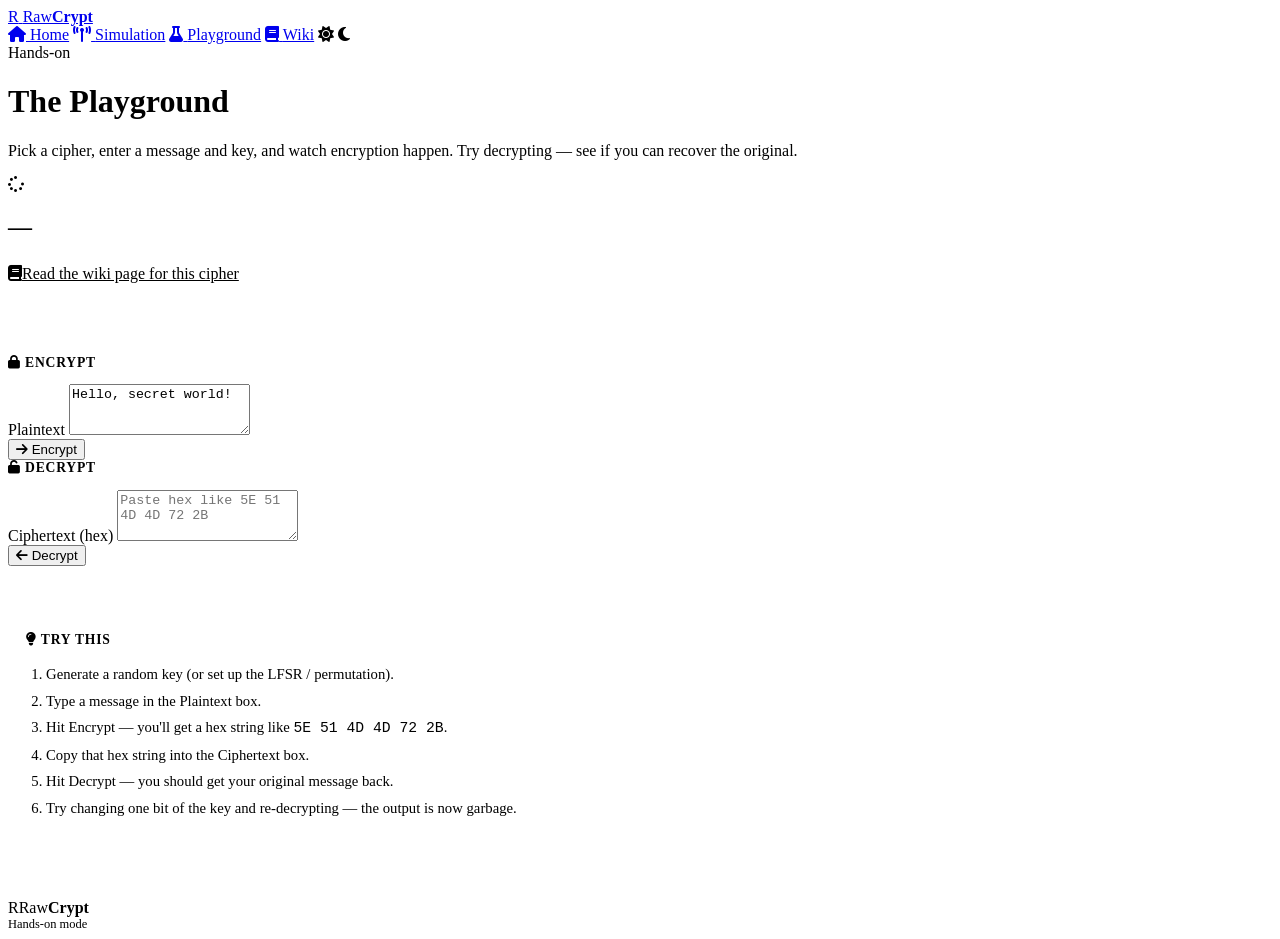
==== frontend/playground.html @ fc649152 "Pivot to friendly-lab aesthetic + fix 16 bugs from review AESTHETIC PIVOT - Replaced 'dossier / fiel" ====
<!DOCTYPE html>
<html lang="en">
<head>
    <meta charset="UTF-8">
    <meta name="viewport" content="width=device-width, initial-scale=1.0">
    <title>Playground — RawCrypt</title>
    <link rel="stylesheet" href="/css/styles.css">
    <link rel="stylesheet" href="https://cdnjs.cloudflare.com/ajax/libs/font-awesome/6.5.1/css/all.min.css">
    <link href="https://fonts.googleapis.com/css2?family=Inter:wght@400;500;600;700&family=IBM+Plex+Mono:wght@400;500;700&family=Space+Grotesk:wght@500;600;700&display=swap" rel="stylesheet">
</head>
<body>

<nav class="navbar">
    <div class="navbar-inner">
        <a href="/" class="brand-mark">
            <span class="glyph">R</span>
            <span class="word">Raw<b>Crypt</b></span>
        </a>
        <div class="nav-links">
            <a href="/"><i class="fa-solid fa-house"></i> <span>Home</span></a>
            <a href="/simulation"><i class="fa-solid fa-tower-broadcast"></i> <span>Simulation</span></a>
            <a href="/playground"><i class="fa-solid fa-flask"></i> <span>Playground</span></a>
            <a href="/wiki"><i class="fa-solid fa-book"></i> <span>Wiki</span></a>
            <span class="theme-slider" role="button" aria-label="Toggle theme">
                <i class="fa-solid fa-sun ico sun"></i>
                <i class="fa-solid fa-moon ico moon"></i>
            </span>
        </div>
    </div>
</nav>

<div class="page-header">
    <div class="container">
        <div class="eyebrow">Hands-on</div>
        <h1>The Playground</h1>
        <p>Pick a cipher, enter a message and key, and watch encryption happen. Try decrypting — see if you can recover the original.</p>
    </div>
</div>

<div class="container">
    <div class="playground-layout">

        <div class="cipher-list" id="cipher-list">
            <div class="empty-state"><i class="fa-solid fa-spinner spinner"></i></div>
        </div>

        <div class="playground-panel">
            <div class="flex items-center justify-between mb-2" style="flex-wrap:wrap;gap:12px">
                <h2 id="cipher-name" class="mt-0">—</h2>
                <div id="cipher-badges"></div>
            </div>
            <p class="description" id="cipher-description"></p>
            <a id="cipher-wiki-link" href="#" class="btn btn-ghost btn-sm" style="padding:4px 0;color:var(--accent);margin-bottom:20px;display:inline-flex">
                <i class="fa-solid fa-book"></i> Read the wiki page for this cipher
            </a>

            <div class="field" id="key-container"></div>

            <hr style="border:none;border-top:1px solid var(--border);margin:24px 0">

            <div class="grid-2">
                <div>
                    <h3 style="font-family:var(--font-mono);font-size:0.85rem;text-transform:uppercase;letter-spacing:0.06em;color:var(--text-muted);margin-top:0">
                        <i class="fa-solid fa-lock" style="color:var(--accent)"></i> Encrypt
                    </h3>
                    <div class="field">
                        <label>Plaintext</label>
                        <textarea id="plaintext-input" rows="3" placeholder="Type a message to encrypt...">Hello, secret world!</textarea>
                    </div>
                    <button class="btn btn-primary" onclick="encrypt()"><i class="fa-solid fa-arrow-right"></i> Encrypt</button>
                    <div id="encrypt-output"></div>
                </div>
                <div>
                    <h3 style="font-family:var(--font-mono);font-size:0.85rem;text-transform:uppercase;letter-spacing:0.06em;color:var(--text-muted);margin-top:0">
                        <i class="fa-solid fa-unlock" style="color:var(--success)"></i> Decrypt
                    </h3>
                    <div class="field">
                        <label>Ciphertext (hex)</label>
                        <textarea id="ciphertext-input" rows="3" placeholder="Paste hex like 5E 51 4D 4D 72 2B"></textarea>
                    </div>
                    <button class="btn btn-success" onclick="decrypt()"><i class="fa-solid fa-arrow-left"></i> Decrypt</button>
                    <div id="decrypt-output"></div>
                </div>
            </div>

            <hr style="border:none;border-top:1px solid var(--border);margin:24px 0">

            <div class="panel" style="padding:18px;background:var(--bg-panel-2)">
                <h3 style="margin-top:0;font-size:0.85rem;text-transform:uppercase;letter-spacing:0.06em;color:var(--accent)">
                    <i class="fa-solid fa-lightbulb"></i> Try this
                </h3>
                <ol style="margin:0;padding-left:20px;line-height:1.8;font-size:0.92rem">
                    <li>Generate a random key (or set up the LFSR / permutation).</li>
                    <li>Type a message in the Plaintext box.</li>
                    <li>Hit Encrypt — you'll get a hex string like <code>5E 51 4D 4D 72 2B</code>.</li>
                    <li>Copy that hex string into the Ciphertext box.</li>
                    <li>Hit Decrypt — you should get your original message back.</li>
                    <li>Try changing one bit of the key and re-decrypting — the output is now garbage.</li>
                </ol>
            </div>
        </div>

    </div>
</div>

<footer style="margin-top:60px">
    <div class="container">
        <div class="brand-mark"><span class="glyph">R</span><span class="word">Raw<b>Crypt</b></span></div>
        <div style="font-family:var(--font-mono);font-size:0.78rem;color:var(--text-dim)">Hands-on mode</div>
    </div>
</footer>

<script src="/js/common.js"></script>
<script src="/js/playground.js"></script>
</body>
</html>
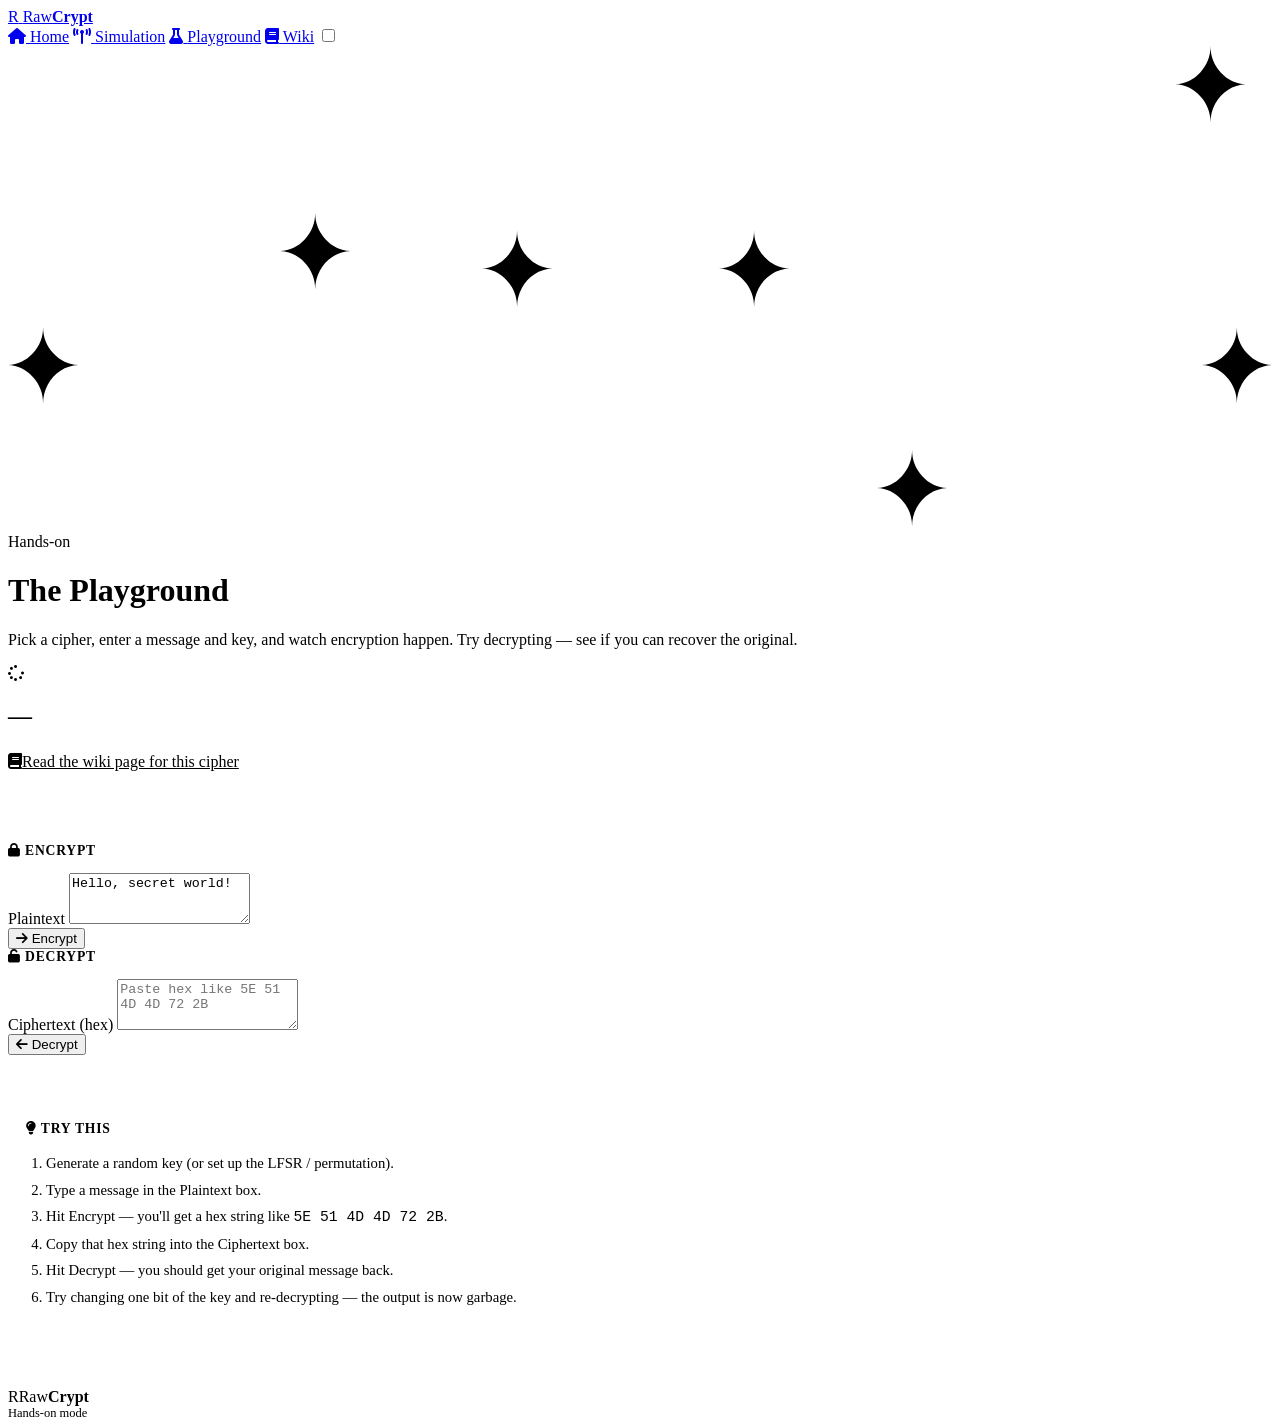
==== commit 196807e3: "Use exact UIVerse toggle + fix 7 UX issues THEME TOGGLE - Replaced the custom theme toggle with the " ====
--- a/frontend/playground.html
+++ b/frontend/playground.html
@@ -21,10 +21,26 @@
             <a href="/simulation"><i class="fa-solid fa-tower-broadcast"></i> <span>Simulation</span></a>
             <a href="/playground"><i class="fa-solid fa-flask"></i> <span>Playground</span></a>
             <a href="/wiki"><i class="fa-solid fa-book"></i> <span>Wiki</span></a>
-            <span class="theme-slider" role="button" aria-label="Toggle theme">
-                <i class="fa-solid fa-sun ico sun"></i>
-                <i class="fa-solid fa-moon ico moon"></i>
-            </span>
+            <label class="theme-switch">
+  <input type="checkbox" class="theme-switch__checkbox">
+  <div class="theme-switch__container">
+    <div class="theme-switch__clouds"></div>
+    <div class="theme-switch__stars-container">
+      <svg xmlns="http://www.w3.org/2000/svg" viewBox="0 0 144 55" fill="none">
+        <path fill-rule="evenodd" clip-rule="evenodd" d="M135.831 3.00688C135.055 3.85027 134.111 4.29946 133 4.35447C134.111 4.40947 135.055 4.85867 135.831 5.71123C136.607 6.55462 136.996 7.56303 136.996 8.72727C136.996 7.95722 137.172 7.25134 137.525 6.59129C137.886 5.93124 138.372 5.39954 138.98 5.00535C139.598 4.60199 140.268 4.39114 141 4.35447C139.88 4.2903 138.936 3.85027 138.16 3.00688C137.384 2.16348 136.996 1.16425 136.996 0C136.996 1.16425 136.607 2.16348 135.831 3.00688ZM31 23.3545C32.1114 23.2995 33.0551 22.8503 33.8313 22.0069C34.6075 21.1635 34.9956 20.1642 34.9956 19C34.9956 20.1642 35.3837 21.1635 36.1599 22.0069C36.9361 22.8503 37.8798 23.2903 39 23.3545C38.2679 23.3911 37.5976 23.602 36.9802 24.0053C36.3716 24.3995 35.8864 24.9312 35.5248 25.5913C35.172 26.2513 34.9956 26.9572 34.9956 27.7273C34.9956 26.563 34.6075 25.5546 33.8313 24.7112C33.0551 23.8587 32.1114 23.4095 31 23.3545ZM0 36.3545C1.11136 36.2995 2.05513 35.8503 2.83131 35.0069C3.6075 34.1635 3.99559 33.1642 3.99559 32C3.99559 33.1642 4.38368 34.1635 5.15987 35.0069C5.93605 35.8503 6.87982 36.2903 8 36.3545C7.26792 36.3911 6.59757 36.602 5.98015 37.0053C5.37155 37.3995 4.88644 37.9312 4.52481 38.5913C4.172 39.2513 3.99559 39.9572 3.99559 40.7273C3.99559 39.563 3.6075 38.5546 2.83131 37.7112C2.05513 36.8587 1.11136 36.4095 0 36.3545ZM56.8313 24.0069C56.0551 24.8503 55.1114 25.2995 54 25.3545C55.1114 25.4095 56.0551 25.8587 56.8313 26.7112C57.6075 27.5546 57.9956 28.563 57.9956 29.7273C57.9956 28.9572 58.172 28.2513 58.5248 27.5913C58.8864 26.9312 59.3716 26.3995 59.9802 26.0053C60.5976 25.602 61.2679 25.3911 62 25.3545C60.8798 25.2903 59.9361 24.8503 59.1599 24.0069C58.3837 23.1635 57.9956 22.1642 57.9956 21C57.9956 22.1642 57.6075 23.1635 56.8313 24.0069ZM81 25.3545C82.1114 25.2995 83.0551 24.8503 83.8313 24.0069C84.6075 23.1635 84.9956 22.1642 84.9956 21C84.9956 22.1642 85.3837 23.1635 86.1599 24.0069C86.9361 24.8503 87.8798 25.2903 89 25.3545C88.2679 25.3911 87.5976 25.602 86.9802 26.0053C86.3716 26.3995 85.8864 26.9312 85.5248 27.5913C85.172 28.2513 84.9956 28.9572 84.9956 29.7273C84.9956 28.563 84.6075 27.5546 83.8313 26.7112C83.0551 25.8587 82.1114 25.4095 81 25.3545ZM136 36.3545C137.111 36.2995 138.055 35.8503 138.831 35.0069C139.607 34.1635 139.996 33.1642 139.996 32C139.996 33.1642 140.384 34.1635 141.16 35.0069C141.936 35.8503 142.88 36.2903 144 36.3545C143.268 36.3911 142.598 36.602 141.98 37.0053C141.372 37.3995 140.886 37.9312 140.525 38.5913C140.172 39.2513 139.996 39.9572 139.996 40.7273C139.996 39.563 139.607 38.5546 138.831 37.7112C138.055 36.8587 137.111 36.4095 136 36.3545ZM101.831 49.0069C101.055 49.8503 100.111 50.2995 99 50.3545C100.111 50.4095 101.055 50.8587 101.831 51.7112C102.607 52.5546 102.996 53.563 102.996 54.7273C102.996 53.9572 103.172 53.2513 103.525 52.5913C103.886 51.9312 104.372 51.3995 104.98 51.0053C105.598 50.602 106.268 50.3911 107 50.3545C105.88 50.2903 104.936 49.8503 104.16 49.0069C103.384 48.1635 102.996 47.1642 102.996 46C102.996 47.1642 102.607 48.1635 101.831 49.0069Z" fill="currentColor"></path>
+      </svg>
+    </div>
+    <div class="theme-switch__circle-container">
+      <div class="theme-switch__sun-moon-container">
+        <div class="theme-switch__moon">
+          <div class="theme-switch__spot"></div>
+          <div class="theme-switch__spot"></div>
+          <div class="theme-switch__spot"></div>
+        </div>
+      </div>
+    </div>
+  </div>
+</label>
         </div>
     </div>
 </nav>
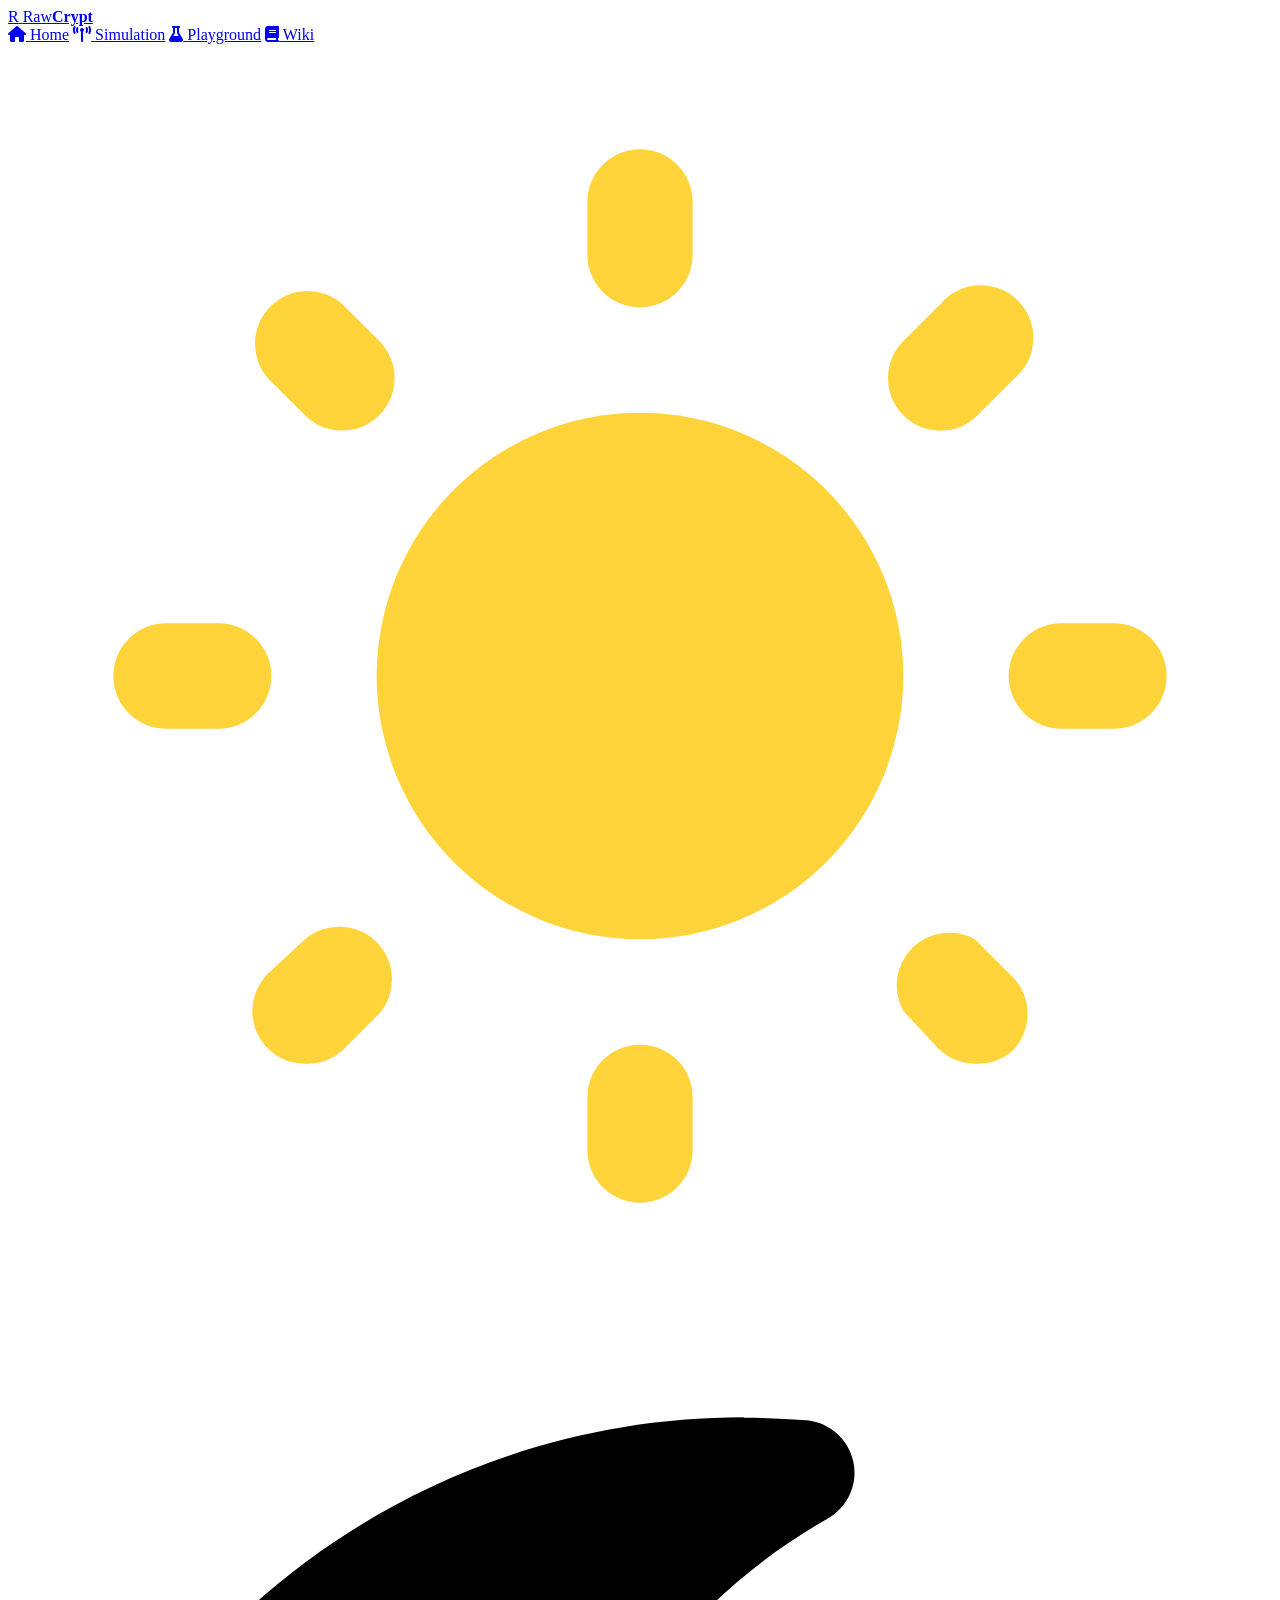
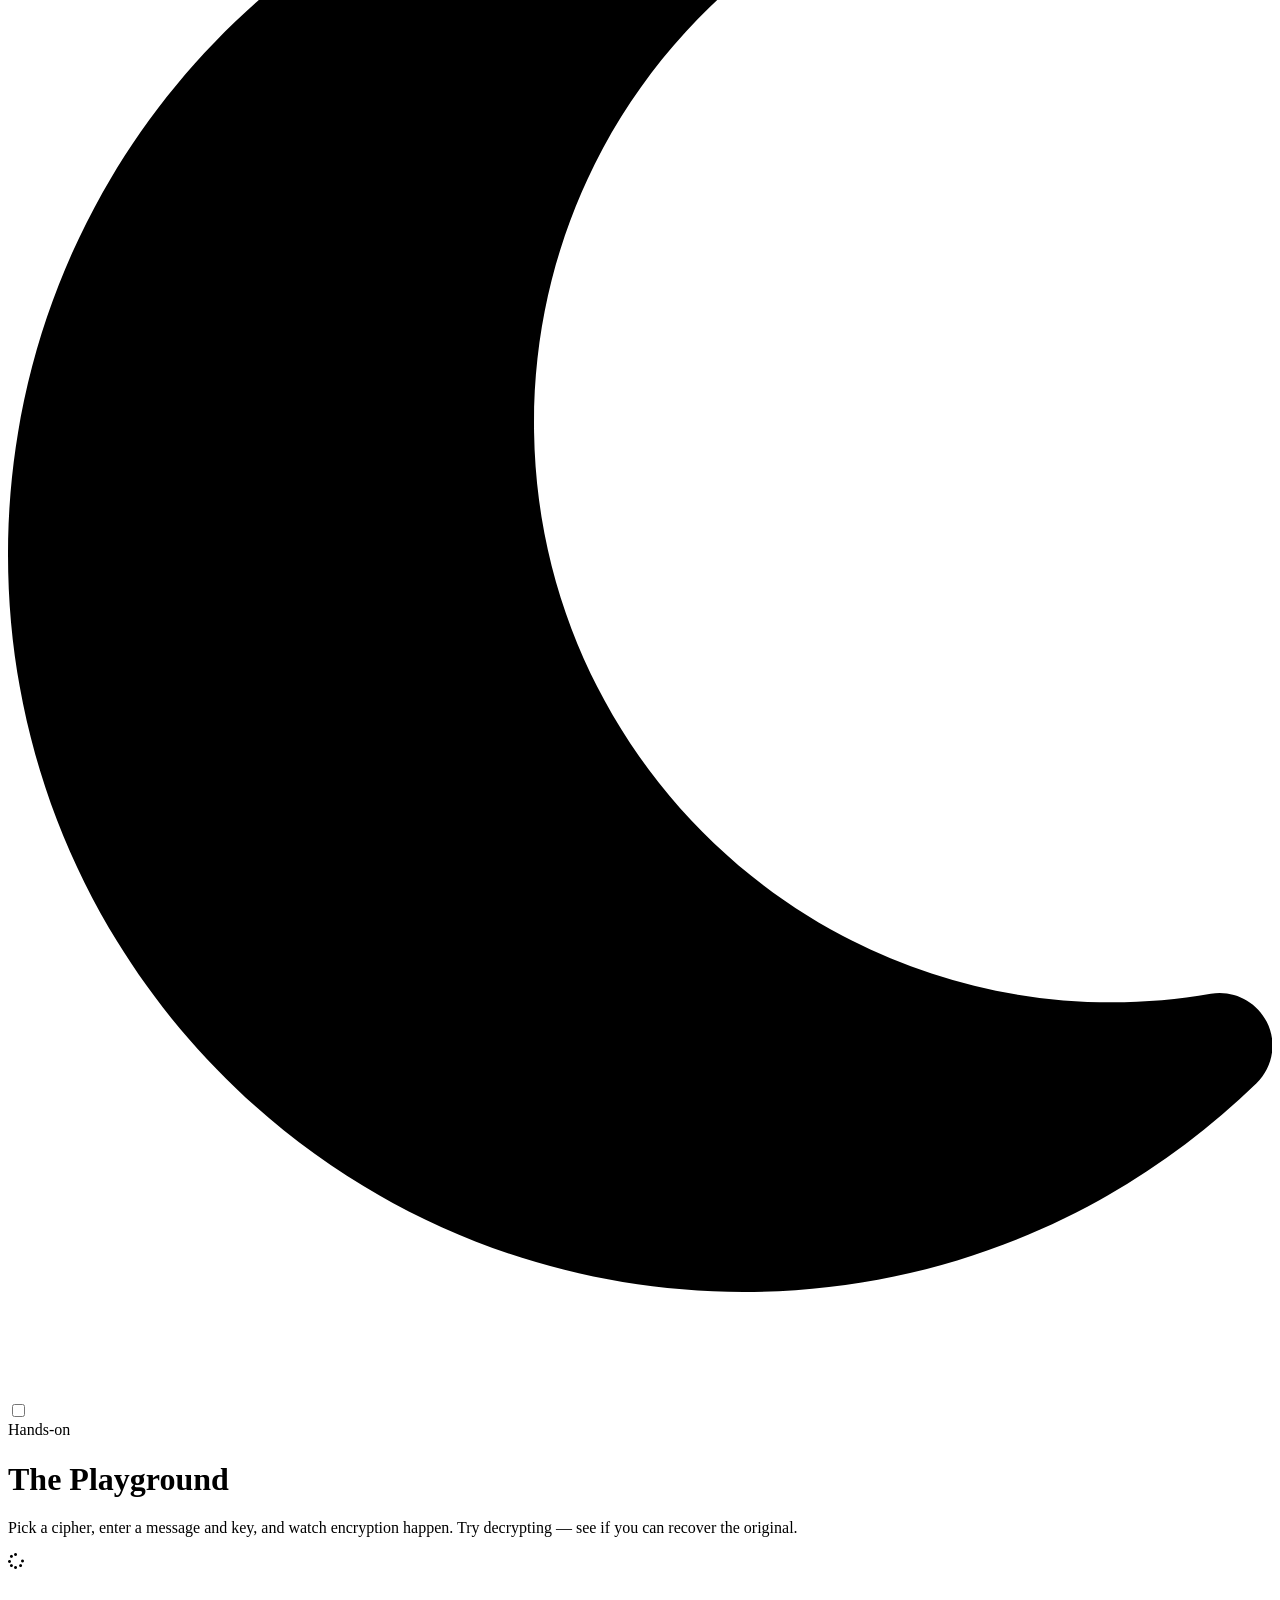
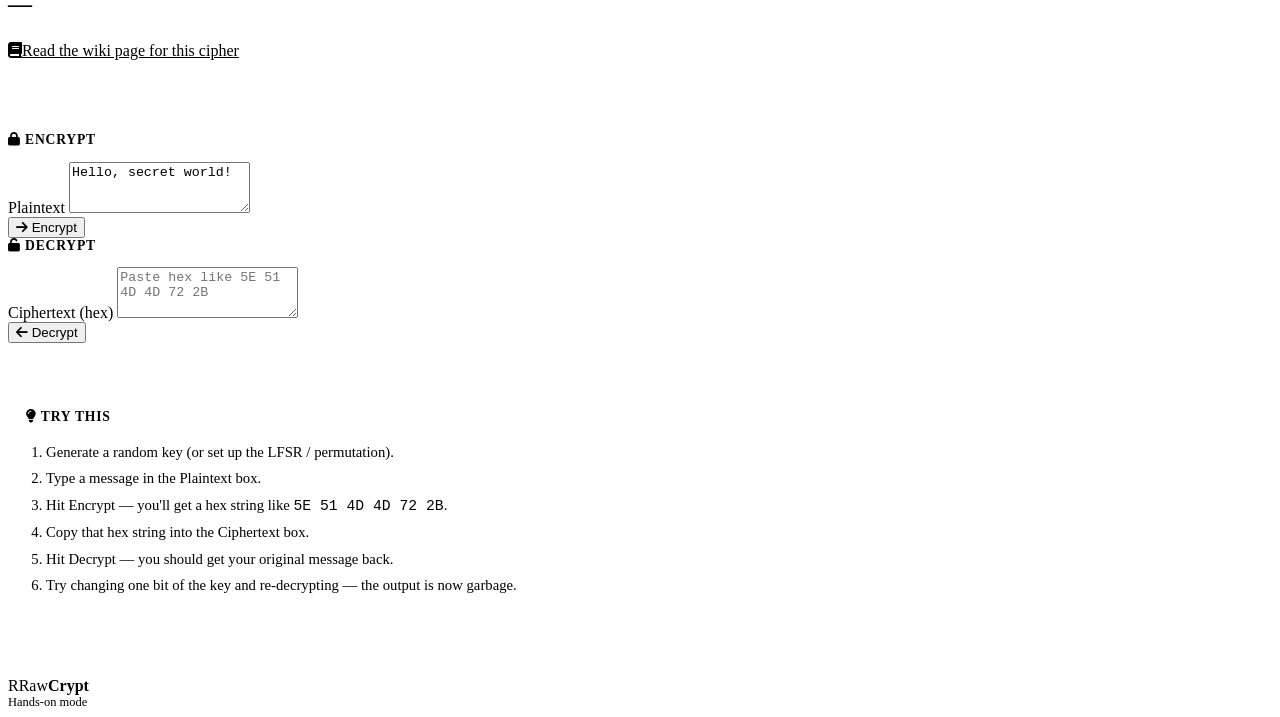
==== commit 1ed50eac: "Replace theme toggle with UIVerse honest-stingray-90 by andrew-demchenk0 Replaced the previous UIVer" ====
--- a/frontend/playground.html
+++ b/frontend/playground.html
@@ -21,25 +21,11 @@
             <a href="/simulation"><i class="fa-solid fa-tower-broadcast"></i> <span>Simulation</span></a>
             <a href="/playground"><i class="fa-solid fa-flask"></i> <span>Playground</span></a>
             <a href="/wiki"><i class="fa-solid fa-book"></i> <span>Wiki</span></a>
-            <label class="theme-switch">
-  <input type="checkbox" class="theme-switch__checkbox">
-  <div class="theme-switch__container">
-    <div class="theme-switch__clouds"></div>
-    <div class="theme-switch__stars-container">
-      <svg xmlns="http://www.w3.org/2000/svg" viewBox="0 0 144 55" fill="none">
-        <path fill-rule="evenodd" clip-rule="evenodd" d="M135.831 3.00688C135.055 3.85027 134.111 4.29946 133 4.35447C134.111 4.40947 135.055 4.85867 135.831 5.71123C136.607 6.55462 136.996 7.56303 136.996 8.72727C136.996 7.95722 137.172 7.25134 137.525 6.59129C137.886 5.93124 138.372 5.39954 138.98 5.00535C139.598 4.60199 140.268 4.39114 141 4.35447C139.88 4.2903 138.936 3.85027 138.16 3.00688C137.384 2.16348 136.996 1.16425 136.996 0C136.996 1.16425 136.607 2.16348 135.831 3.00688ZM31 23.3545C32.1114 23.2995 33.0551 22.8503 33.8313 22.0069C34.6075 21.1635 34.9956 20.1642 34.9956 19C34.9956 20.1642 35.3837 21.1635 36.1599 22.0069C36.9361 22.8503 37.8798 23.2903 39 23.3545C38.2679 23.3911 37.5976 23.602 36.9802 24.0053C36.3716 24.3995 35.8864 24.9312 35.5248 25.5913C35.172 26.2513 34.9956 26.9572 34.9956 27.7273C34.9956 26.563 34.6075 25.5546 33.8313 24.7112C33.0551 23.8587 32.1114 23.4095 31 23.3545ZM0 36.3545C1.11136 36.2995 2.05513 35.8503 2.83131 35.0069C3.6075 34.1635 3.99559 33.1642 3.99559 32C3.99559 33.1642 4.38368 34.1635 5.15987 35.0069C5.93605 35.8503 6.87982 36.2903 8 36.3545C7.26792 36.3911 6.59757 36.602 5.98015 37.0053C5.37155 37.3995 4.88644 37.9312 4.52481 38.5913C4.172 39.2513 3.99559 39.9572 3.99559 40.7273C3.99559 39.563 3.6075 38.5546 2.83131 37.7112C2.05513 36.8587 1.11136 36.4095 0 36.3545ZM56.8313 24.0069C56.0551 24.8503 55.1114 25.2995 54 25.3545C55.1114 25.4095 56.0551 25.8587 56.8313 26.7112C57.6075 27.5546 57.9956 28.563 57.9956 29.7273C57.9956 28.9572 58.172 28.2513 58.5248 27.5913C58.8864 26.9312 59.3716 26.3995 59.9802 26.0053C60.5976 25.602 61.2679 25.3911 62 25.3545C60.8798 25.2903 59.9361 24.8503 59.1599 24.0069C58.3837 23.1635 57.9956 22.1642 57.9956 21C57.9956 22.1642 57.6075 23.1635 56.8313 24.0069ZM81 25.3545C82.1114 25.2995 83.0551 24.8503 83.8313 24.0069C84.6075 23.1635 84.9956 22.1642 84.9956 21C84.9956 22.1642 85.3837 23.1635 86.1599 24.0069C86.9361 24.8503 87.8798 25.2903 89 25.3545C88.2679 25.3911 87.5976 25.602 86.9802 26.0053C86.3716 26.3995 85.8864 26.9312 85.5248 27.5913C85.172 28.2513 84.9956 28.9572 84.9956 29.7273C84.9956 28.563 84.6075 27.5546 83.8313 26.7112C83.0551 25.8587 82.1114 25.4095 81 25.3545ZM136 36.3545C137.111 36.2995 138.055 35.8503 138.831 35.0069C139.607 34.1635 139.996 33.1642 139.996 32C139.996 33.1642 140.384 34.1635 141.16 35.0069C141.936 35.8503 142.88 36.2903 144 36.3545C143.268 36.3911 142.598 36.602 141.98 37.0053C141.372 37.3995 140.886 37.9312 140.525 38.5913C140.172 39.2513 139.996 39.9572 139.996 40.7273C139.996 39.563 139.607 38.5546 138.831 37.7112C138.055 36.8587 137.111 36.4095 136 36.3545ZM101.831 49.0069C101.055 49.8503 100.111 50.2995 99 50.3545C100.111 50.4095 101.055 50.8587 101.831 51.7112C102.607 52.5546 102.996 53.563 102.996 54.7273C102.996 53.9572 103.172 53.2513 103.525 52.5913C103.886 51.9312 104.372 51.3995 104.98 51.0053C105.598 50.602 106.268 50.3911 107 50.3545C105.88 50.2903 104.936 49.8503 104.16 49.0069C103.384 48.1635 102.996 47.1642 102.996 46C102.996 47.1642 102.607 48.1635 101.831 49.0069Z" fill="currentColor"></path>
-      </svg>
-    </div>
-    <div class="theme-switch__circle-container">
-      <div class="theme-switch__sun-moon-container">
-        <div class="theme-switch__moon">
-          <div class="theme-switch__spot"></div>
-          <div class="theme-switch__spot"></div>
-          <div class="theme-switch__spot"></div>
-        </div>
-      </div>
-    </div>
-  </div>
+            <label class="switch">
+  <span class="sun"><svg xmlns="http://www.w3.org/2000/svg" viewBox="0 0 24 24"><g fill="#ffd43b"><circle r="5" cy="12" cx="12"></circle><path d="m21 13h-1a1 1 0 0 1 0-2h1a1 1 0 0 1 0 2zm-17 0h-1a1 1 0 0 1 0-2h1a1 1 0 0 1 0 2zm13.66-5.66a1 1 0 0 1 -.66-.29 1 1 0 0 1 0-1.41l.71-.71a1 1 0 1 1 1.41 1.41l-.71.71a1 1 0 0 1 -.75.29zm-12.02 12.02a1 1 0 0 1 -.71-.29 1 1 0 0 1 0-1.41l.71-.66a1 1 0 0 1 1.41 1.41l-.71.71a1 1 0 0 1 -.7.24zm6.36-14.36a1 1 0 0 1 -1-1v-1a1 1 0 0 1 2 0v1a1 1 0 0 1 -1 1zm0 17a1 1 0 0 1 -1-1v-1a1 1 0 0 1 2 0v1a1 1 0 0 1 -1 1zm-5.66-14.66a1 1 0 0 1 -.7-.29l-.71-.71a1 1 0 0 1 1.41-1.41l.71.71a1 1 0 0 1 0 1.41 1 1 0 0 1 -.71.29zm12.02 12.02a1 1 0 0 1 -.7-.29l-.66-.71a1 1 0 0 1 1.36-1.36l.71.71a1 1 0 0 1 0 1.41 1 1 0 0 1 -.71.24z"></path></g></svg></span>
+  <span class="moon"><svg xmlns="http://www.w3.org/2000/svg" viewBox="0 0 384 512"><path d="m223.5 32c-123.5 0-223.5 100.3-223.5 224s100 224 223.5 224c60.6 0 115.5-24.2 155.8-63.4 5-4.9 6.3-12.5 3.1-18.7s-10.1-9.7-17-8.5c-9.8 1.7-19.8 2.6-30.1 2.6-96.9 0-175.5-78.8-175.5-176 0-65.8 36-123.1 89.3-153.3 6.1-3.5 9.2-10.5 7.7-17.3s-7.3-11.9-14.3-12.5c-6.3-.5-12.6-.8-19-.8z"></path></svg></span>
+  <input type="checkbox" class="input">
+  <span class="slider"></span>
 </label>
         </div>
     </div>
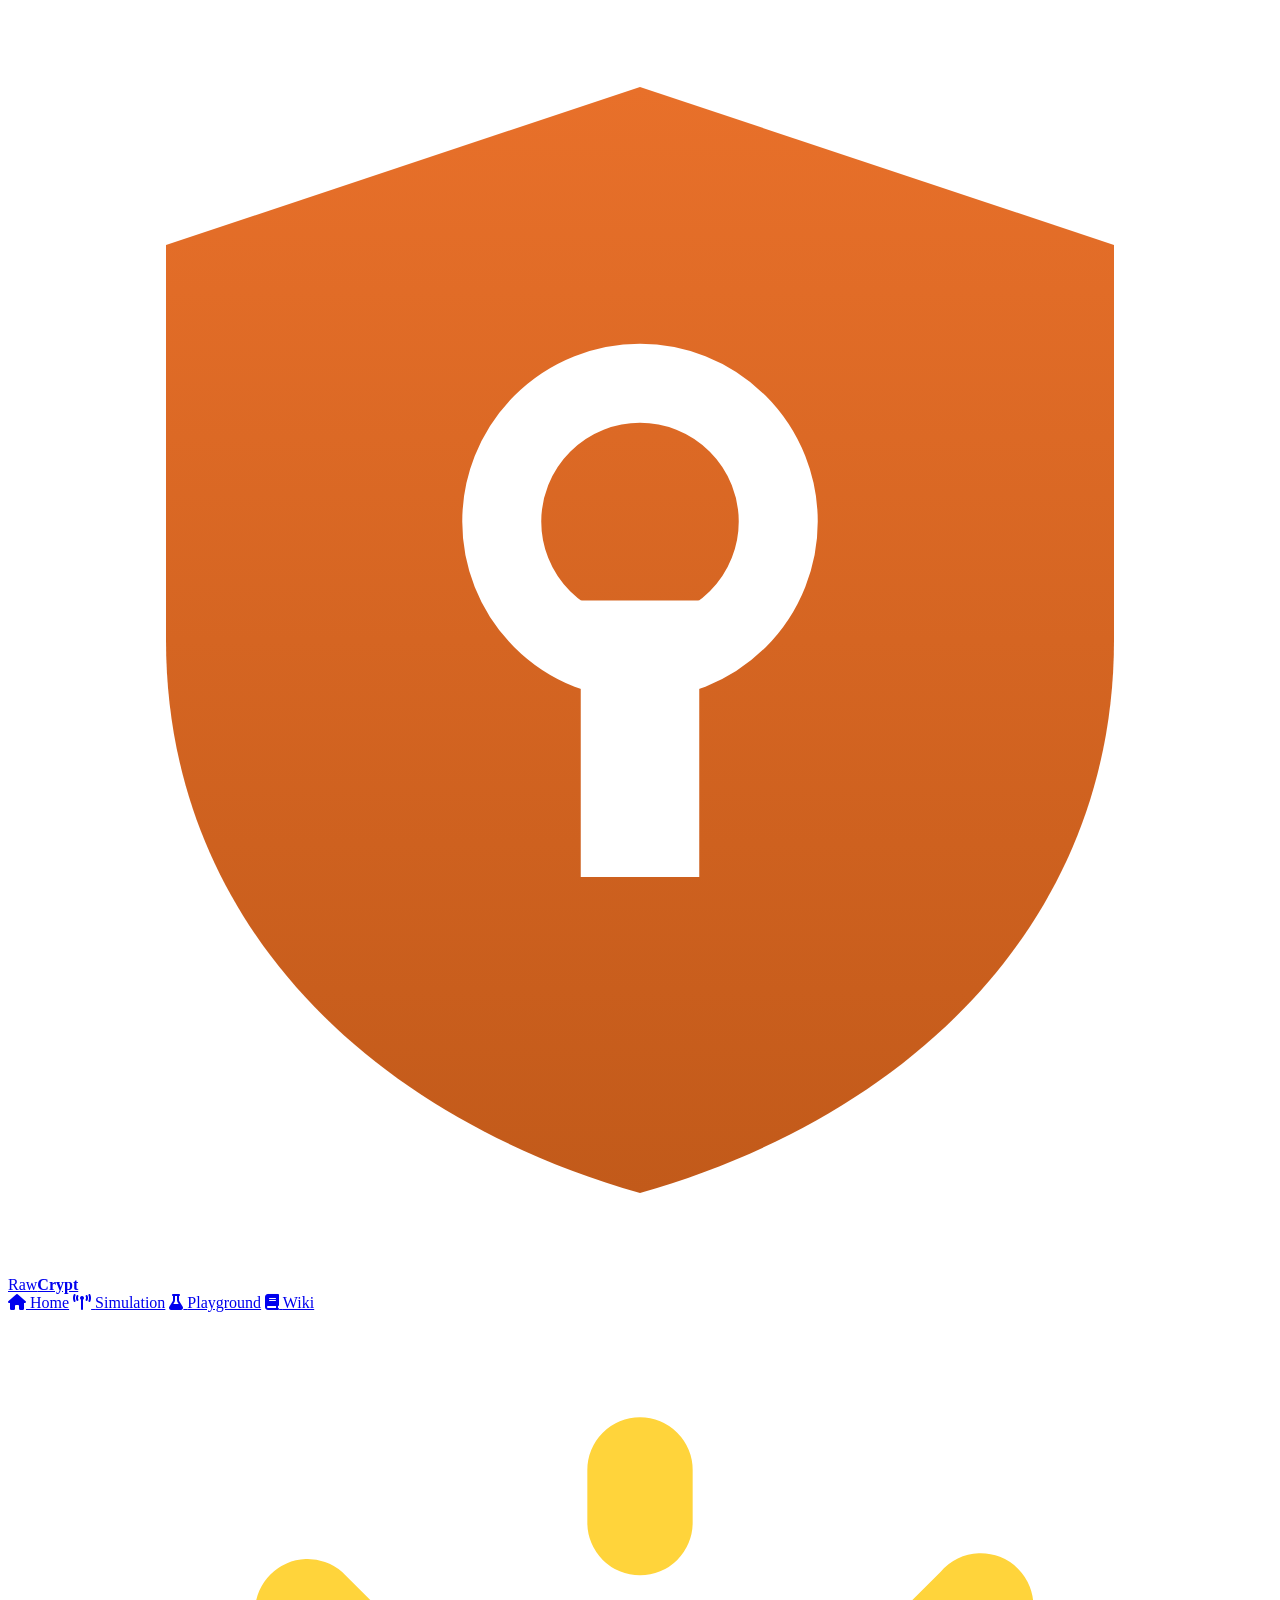
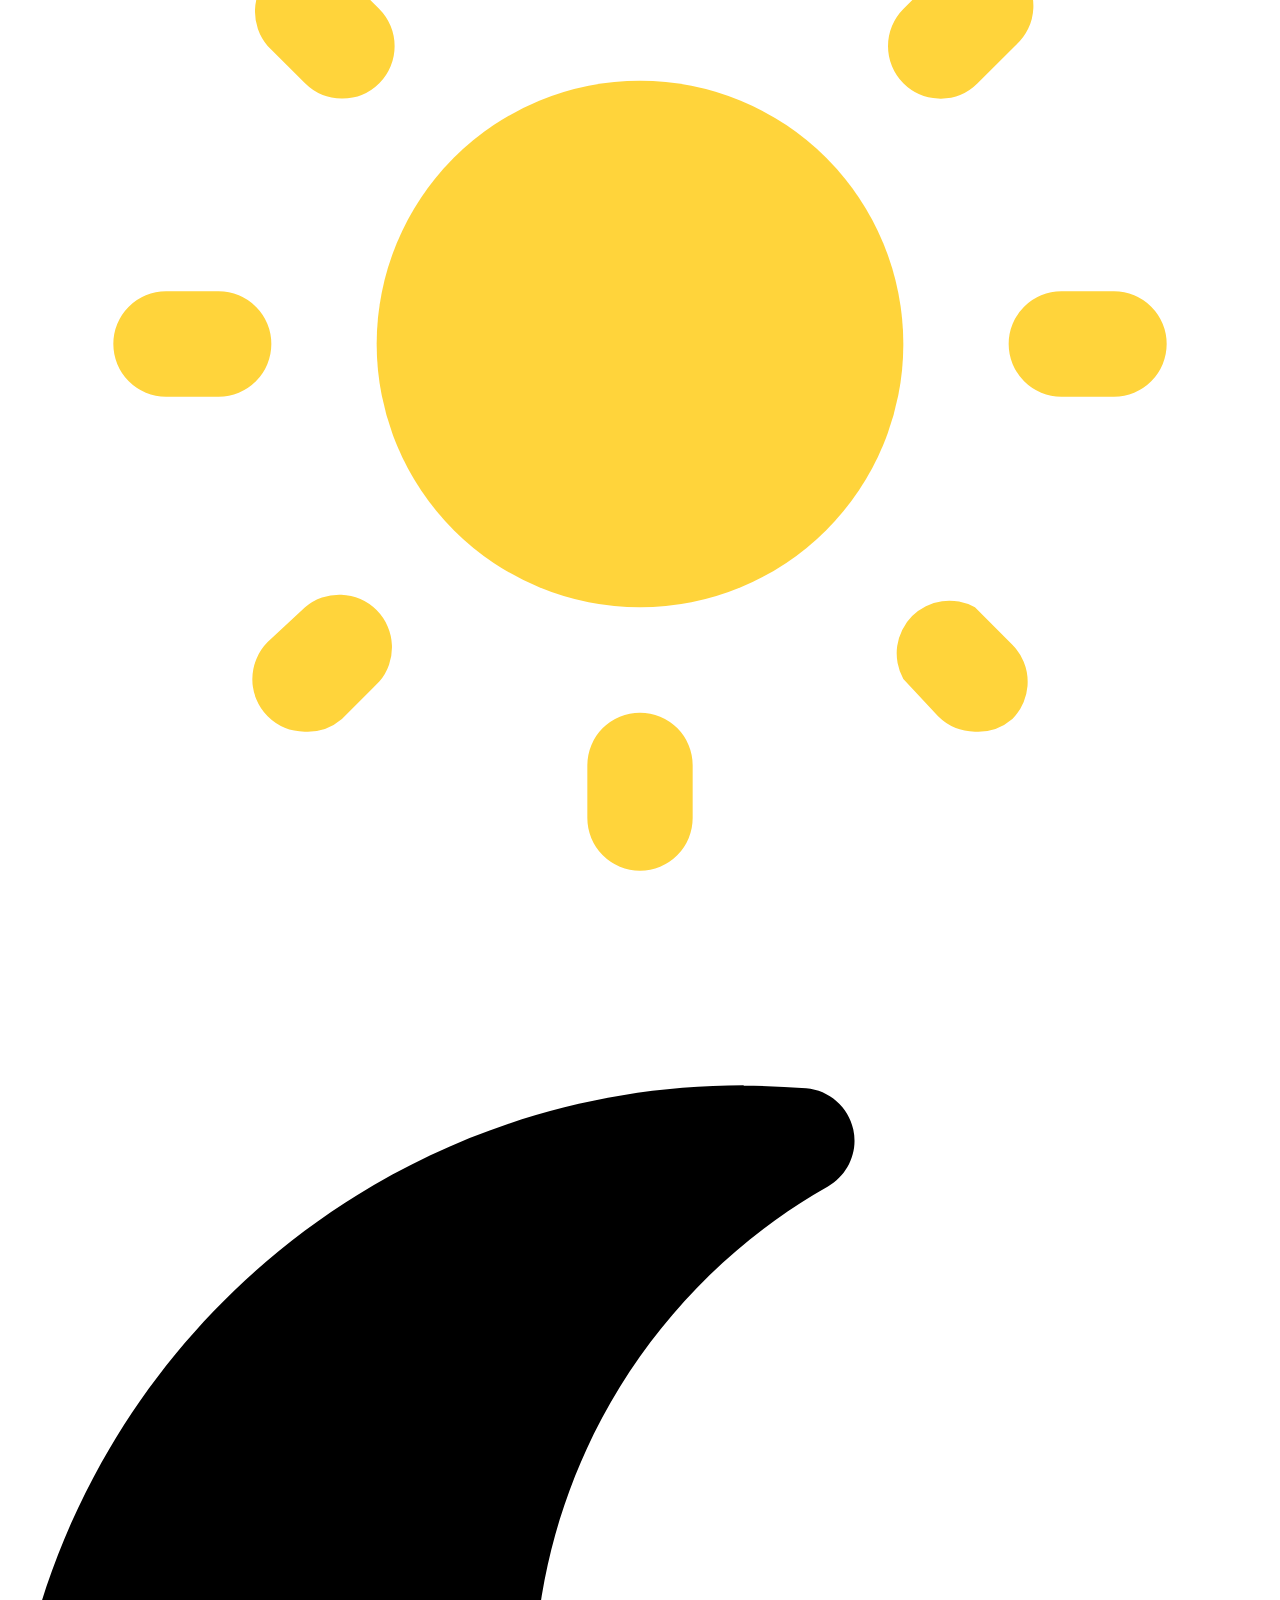
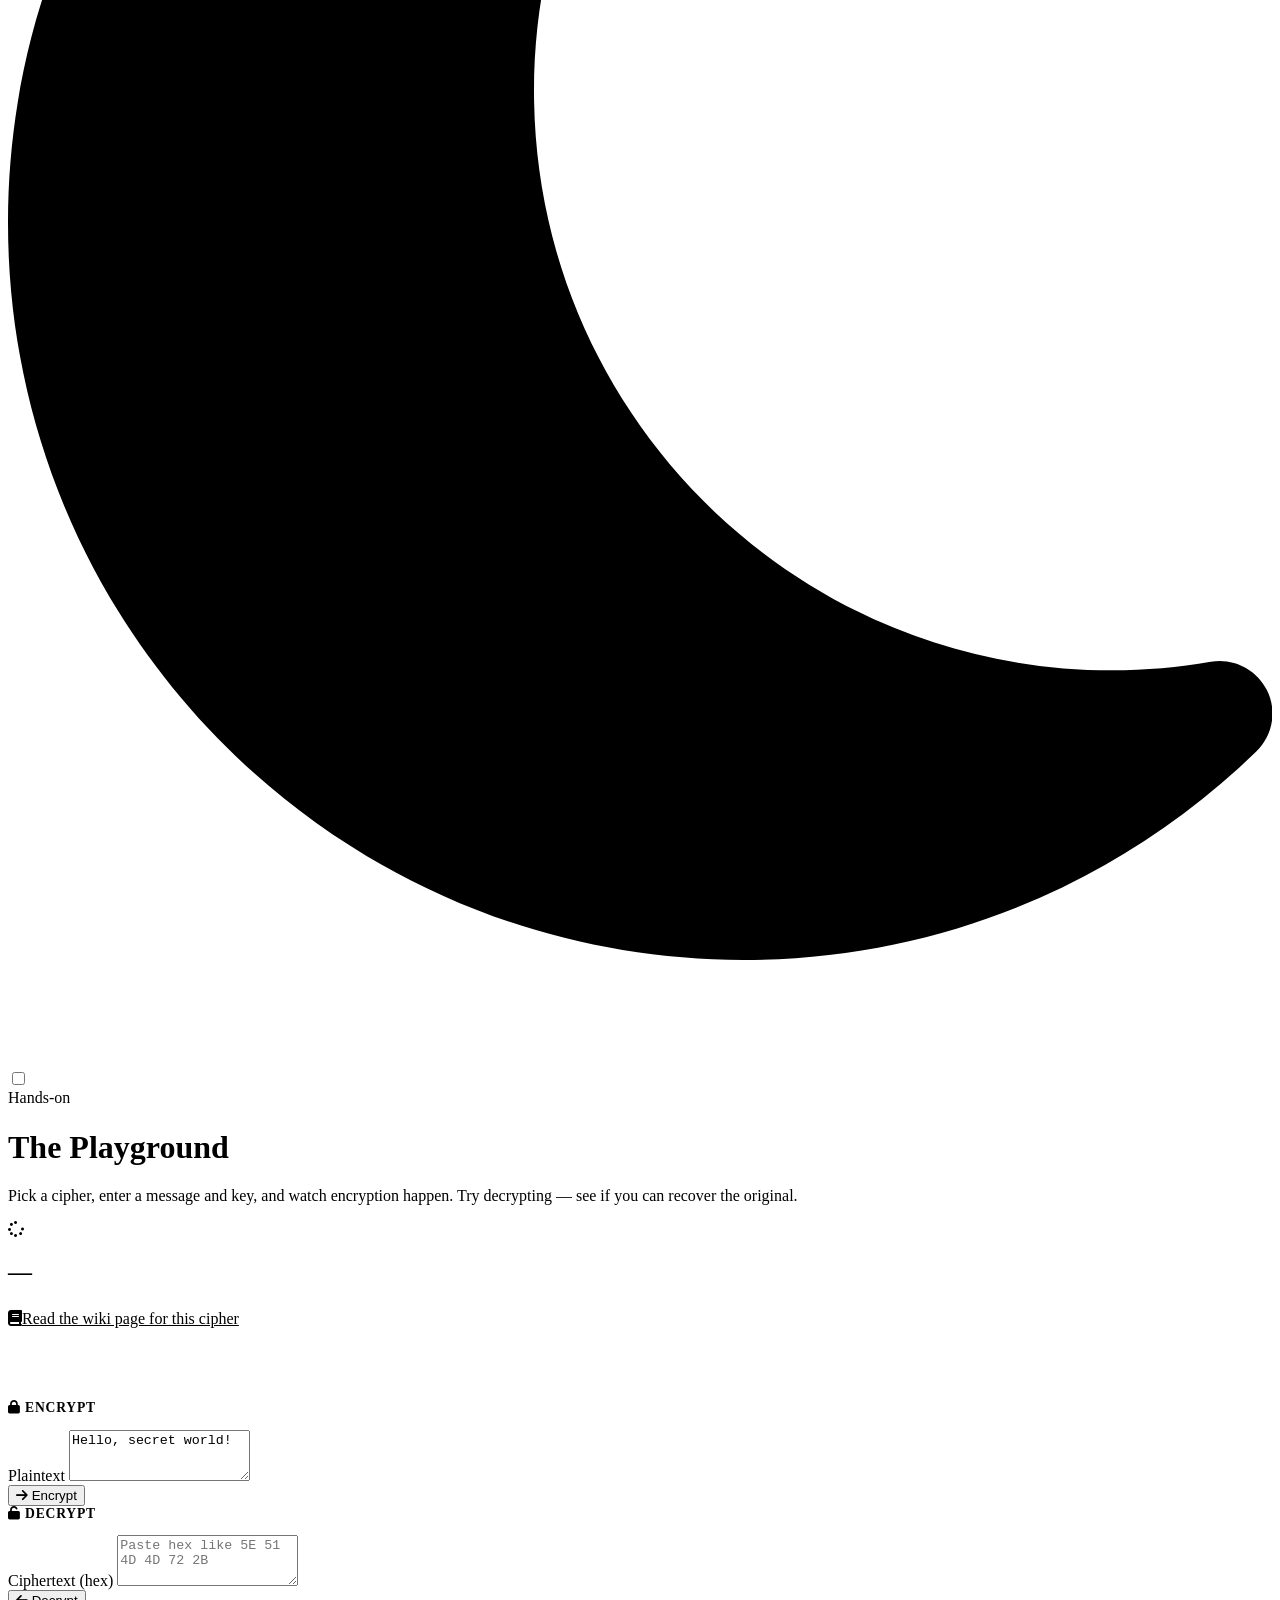
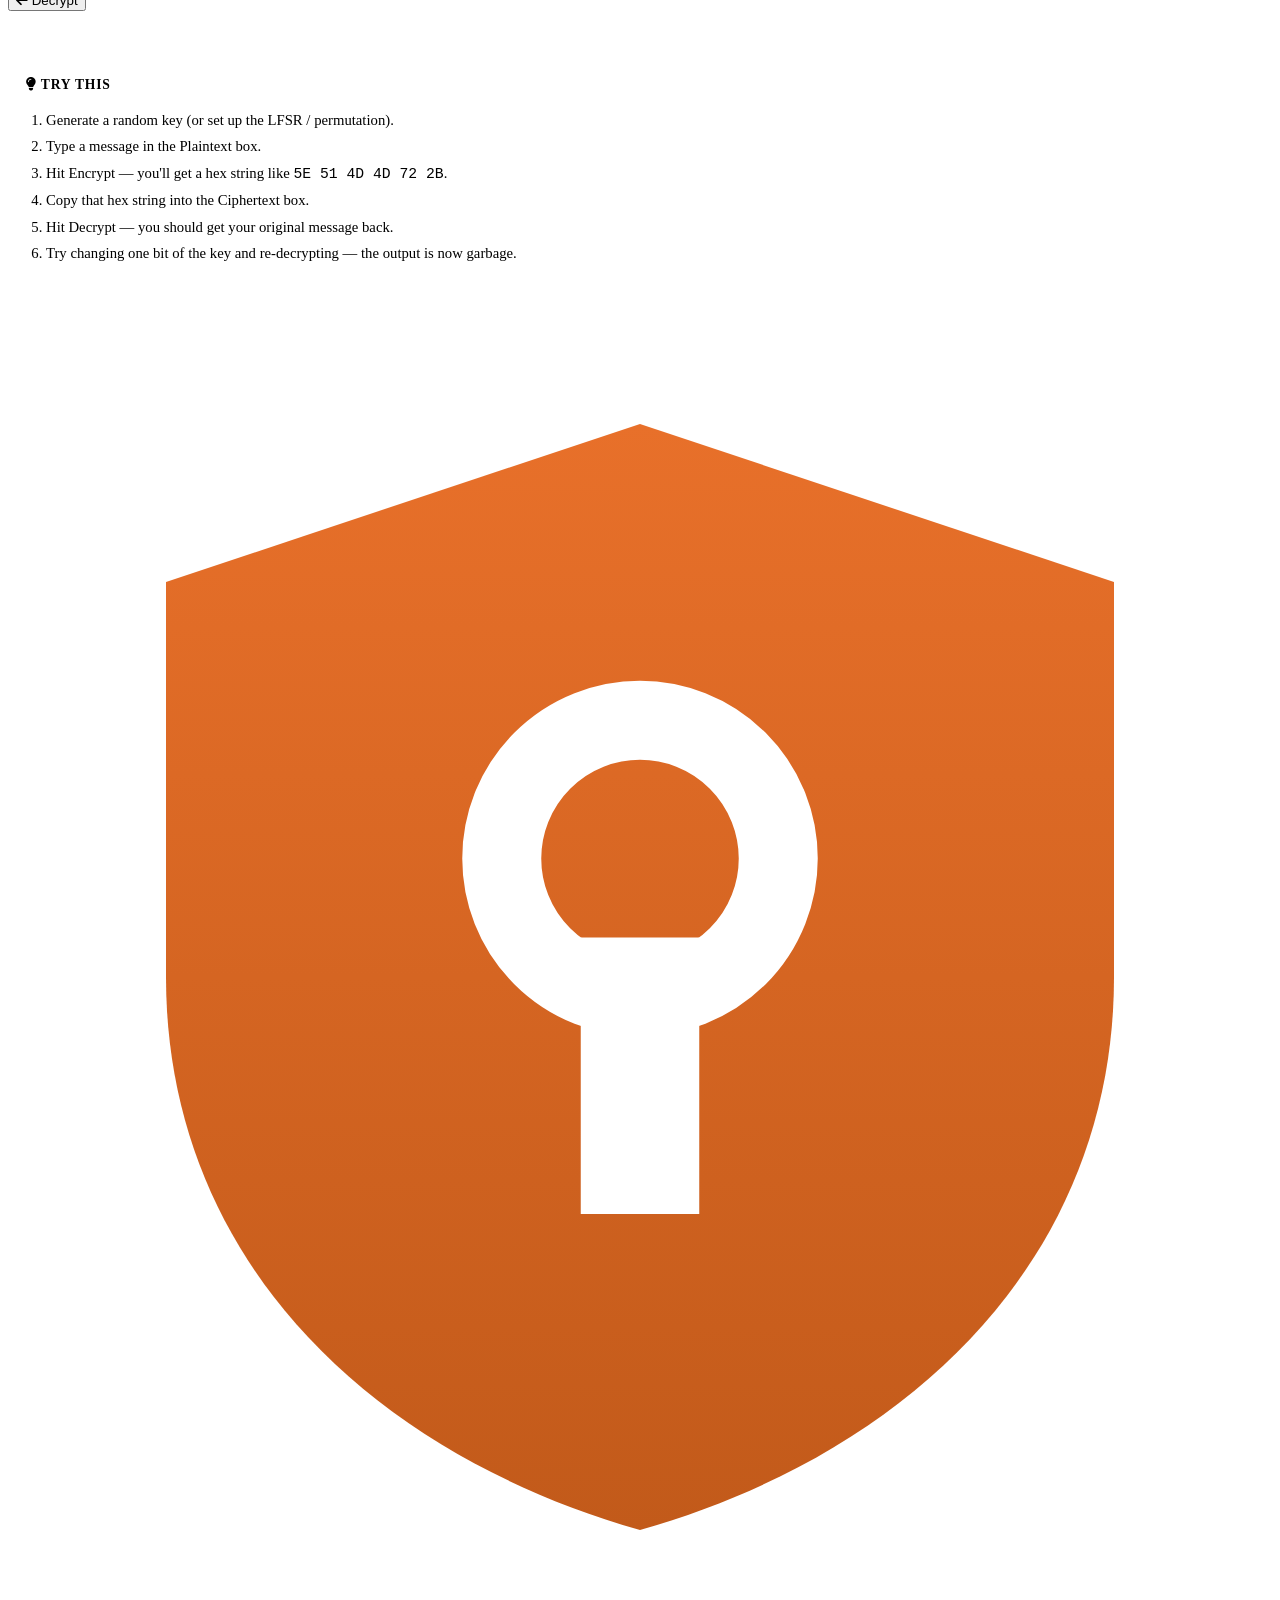
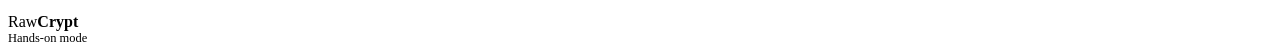
==== commit 0e6b16ea: "Clear-filters button, shield+keyhole logo, panel border-radius fix, roster tab fix, negative-ok clam" ====
--- a/frontend/playground.html
+++ b/frontend/playground.html
@@ -4,6 +4,7 @@
     <meta charset="UTF-8">
     <meta name="viewport" content="width=device-width, initial-scale=1.0">
     <title>Playground — RawCrypt</title>
+    <link rel="icon" type="image/svg+xml" href="/assets/favicon.svg">
     <link rel="stylesheet" href="/css/styles.css">
     <link rel="stylesheet" href="https://cdnjs.cloudflare.com/ajax/libs/font-awesome/6.5.1/css/all.min.css">
     <link href="https://fonts.googleapis.com/css2?family=Inter:wght@400;500;600;700&family=IBM+Plex+Mono:wght@400;500;700&family=Space+Grotesk:wght@500;600;700&display=swap" rel="stylesheet">
@@ -13,7 +14,7 @@
 <nav class="navbar">
     <div class="navbar-inner">
         <a href="/" class="brand-mark">
-            <span class="glyph">R</span>
+            <span class="glyph"><svg xmlns="http://www.w3.org/2000/svg" viewBox="0 0 32 32"><defs><linearGradient id="bg" x1="0" y1="0" x2="0" y2="1"><stop offset="0" stop-color="#e8702a"/><stop offset="1" stop-color="#c25a1a"/></linearGradient></defs><path d="M16 2 L28 6 V16 C28 23 23 28 16 30 C9 28 4 23 4 16 V6 Z" fill="url(#bg)"/><circle cx="16" cy="13" r="3.5" fill="none" stroke="#fff" stroke-width="2"/><rect x="14.5" y="15" width="3" height="7" fill="#fff"/></svg></span>
             <span class="word">Raw<b>Crypt</b></span>
         </a>
         <div class="nav-links">
@@ -107,7 +108,7 @@
 
 <footer style="margin-top:60px">
     <div class="container">
-        <div class="brand-mark"><span class="glyph">R</span><span class="word">Raw<b>Crypt</b></span></div>
+        <div class="brand-mark"><span class="glyph"><svg xmlns="http://www.w3.org/2000/svg" viewBox="0 0 32 32"><defs><linearGradient id="bg" x1="0" y1="0" x2="0" y2="1"><stop offset="0" stop-color="#e8702a"/><stop offset="1" stop-color="#c25a1a"/></linearGradient></defs><path d="M16 2 L28 6 V16 C28 23 23 28 16 30 C9 28 4 23 4 16 V6 Z" fill="url(#bg)"/><circle cx="16" cy="13" r="3.5" fill="none" stroke="#fff" stroke-width="2"/><rect x="14.5" y="15" width="3" height="7" fill="#fff"/></svg></span><span class="word">Raw<b>Crypt</b></span></div>
         <div style="font-family:var(--font-mono);font-size:0.78rem;color:var(--text-dim)">Hands-on mode</div>
     </div>
 </footer>
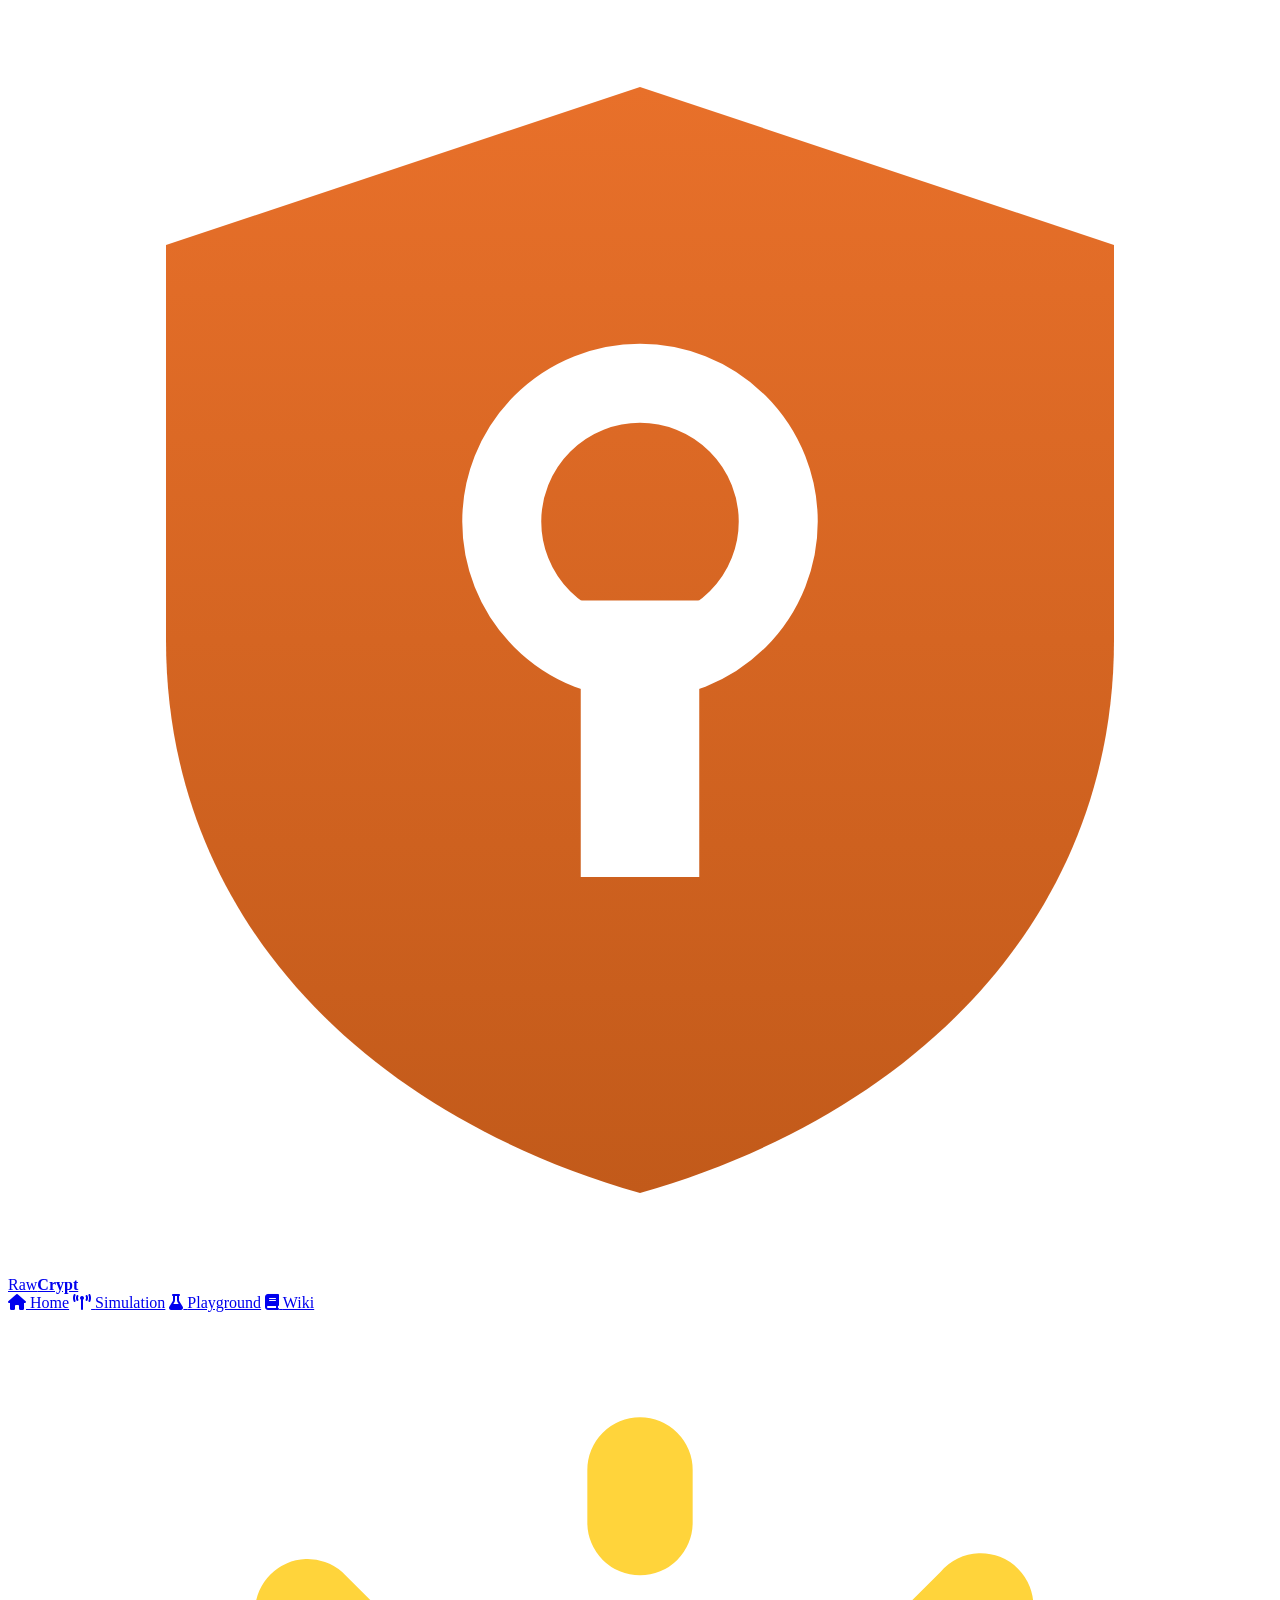
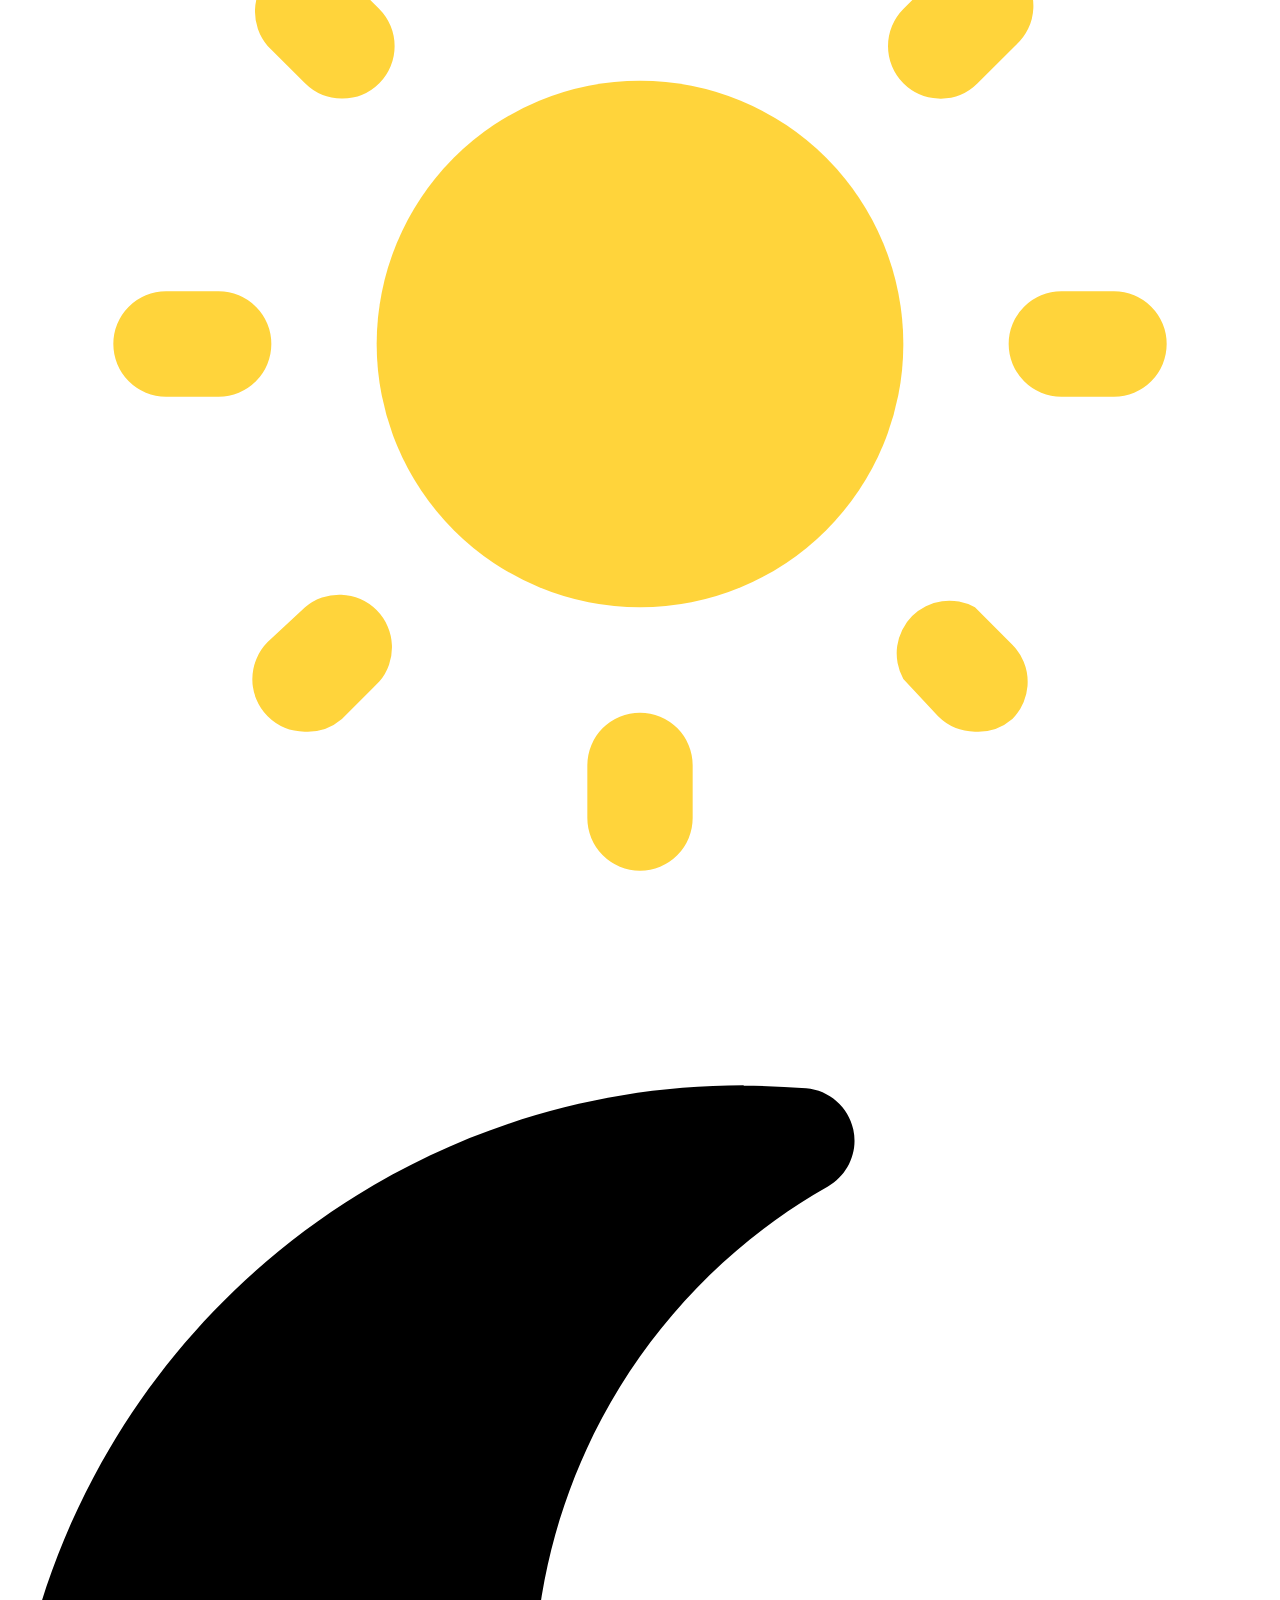
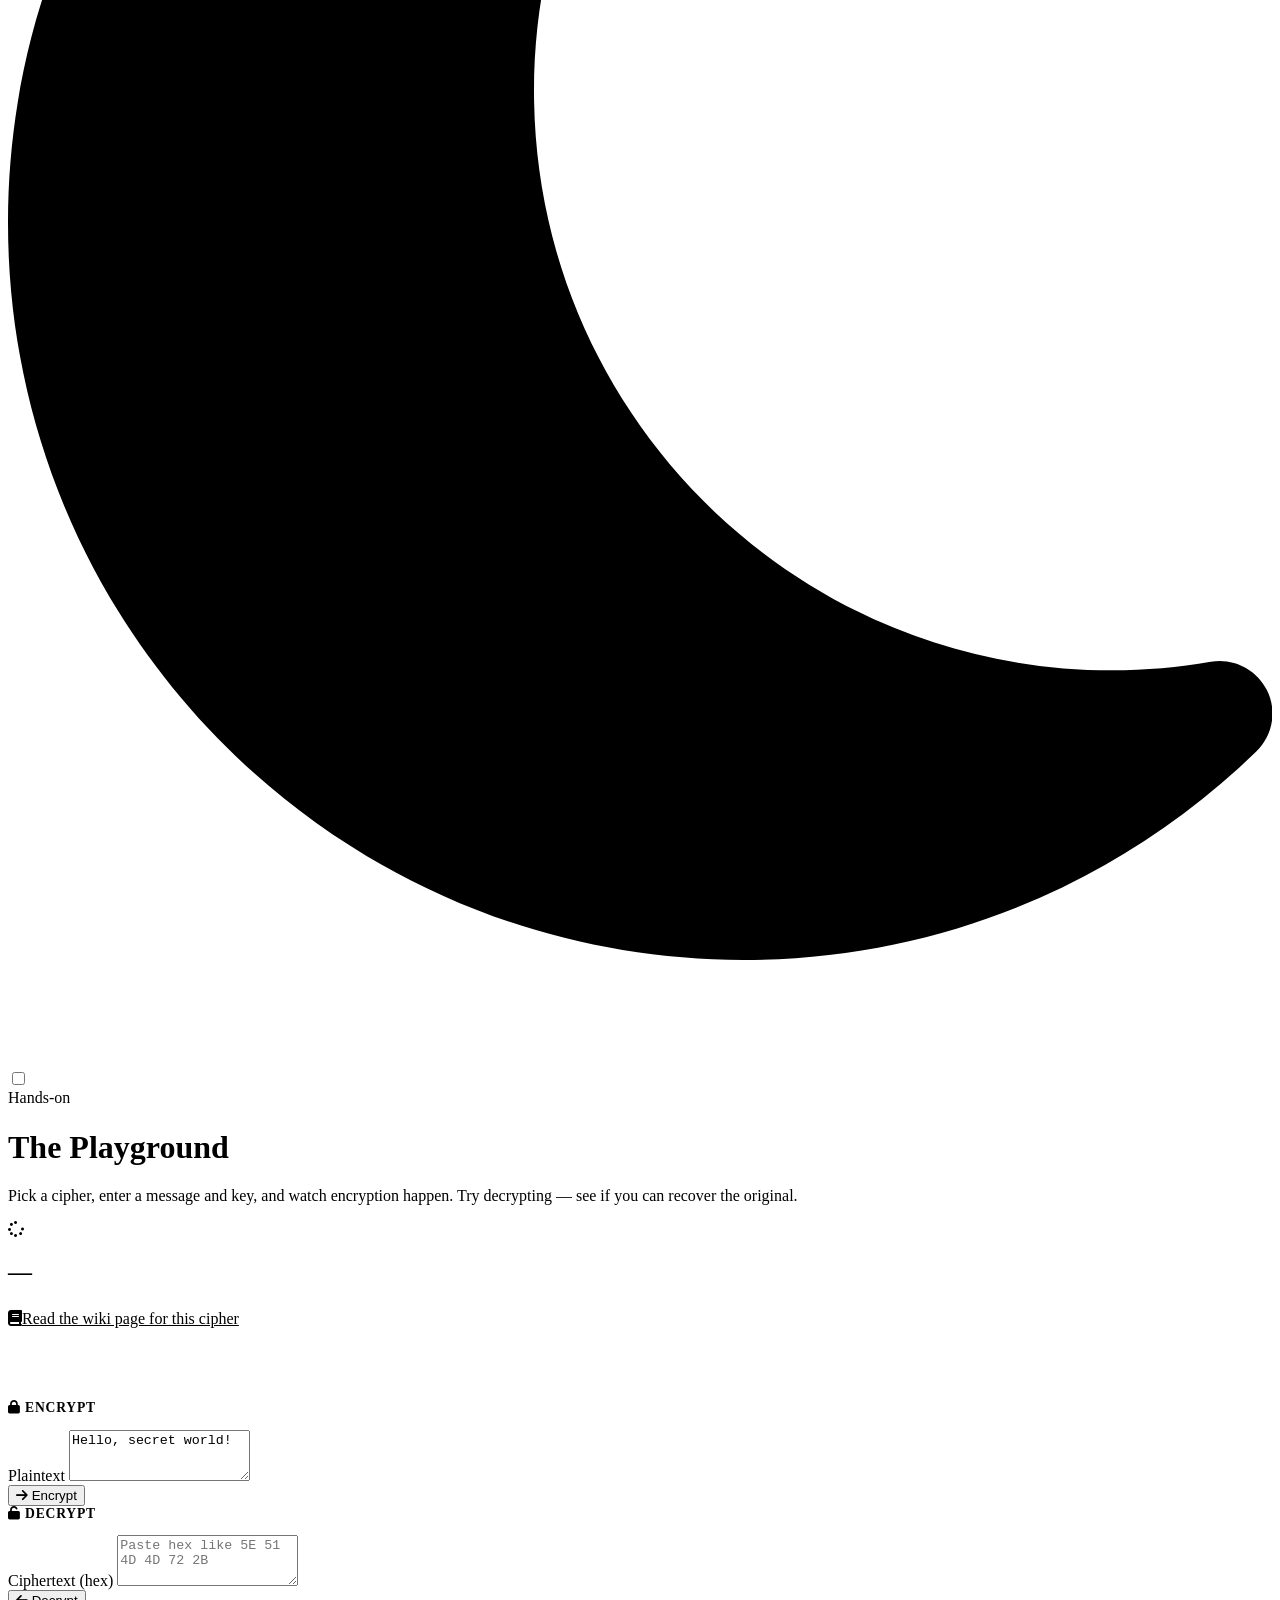
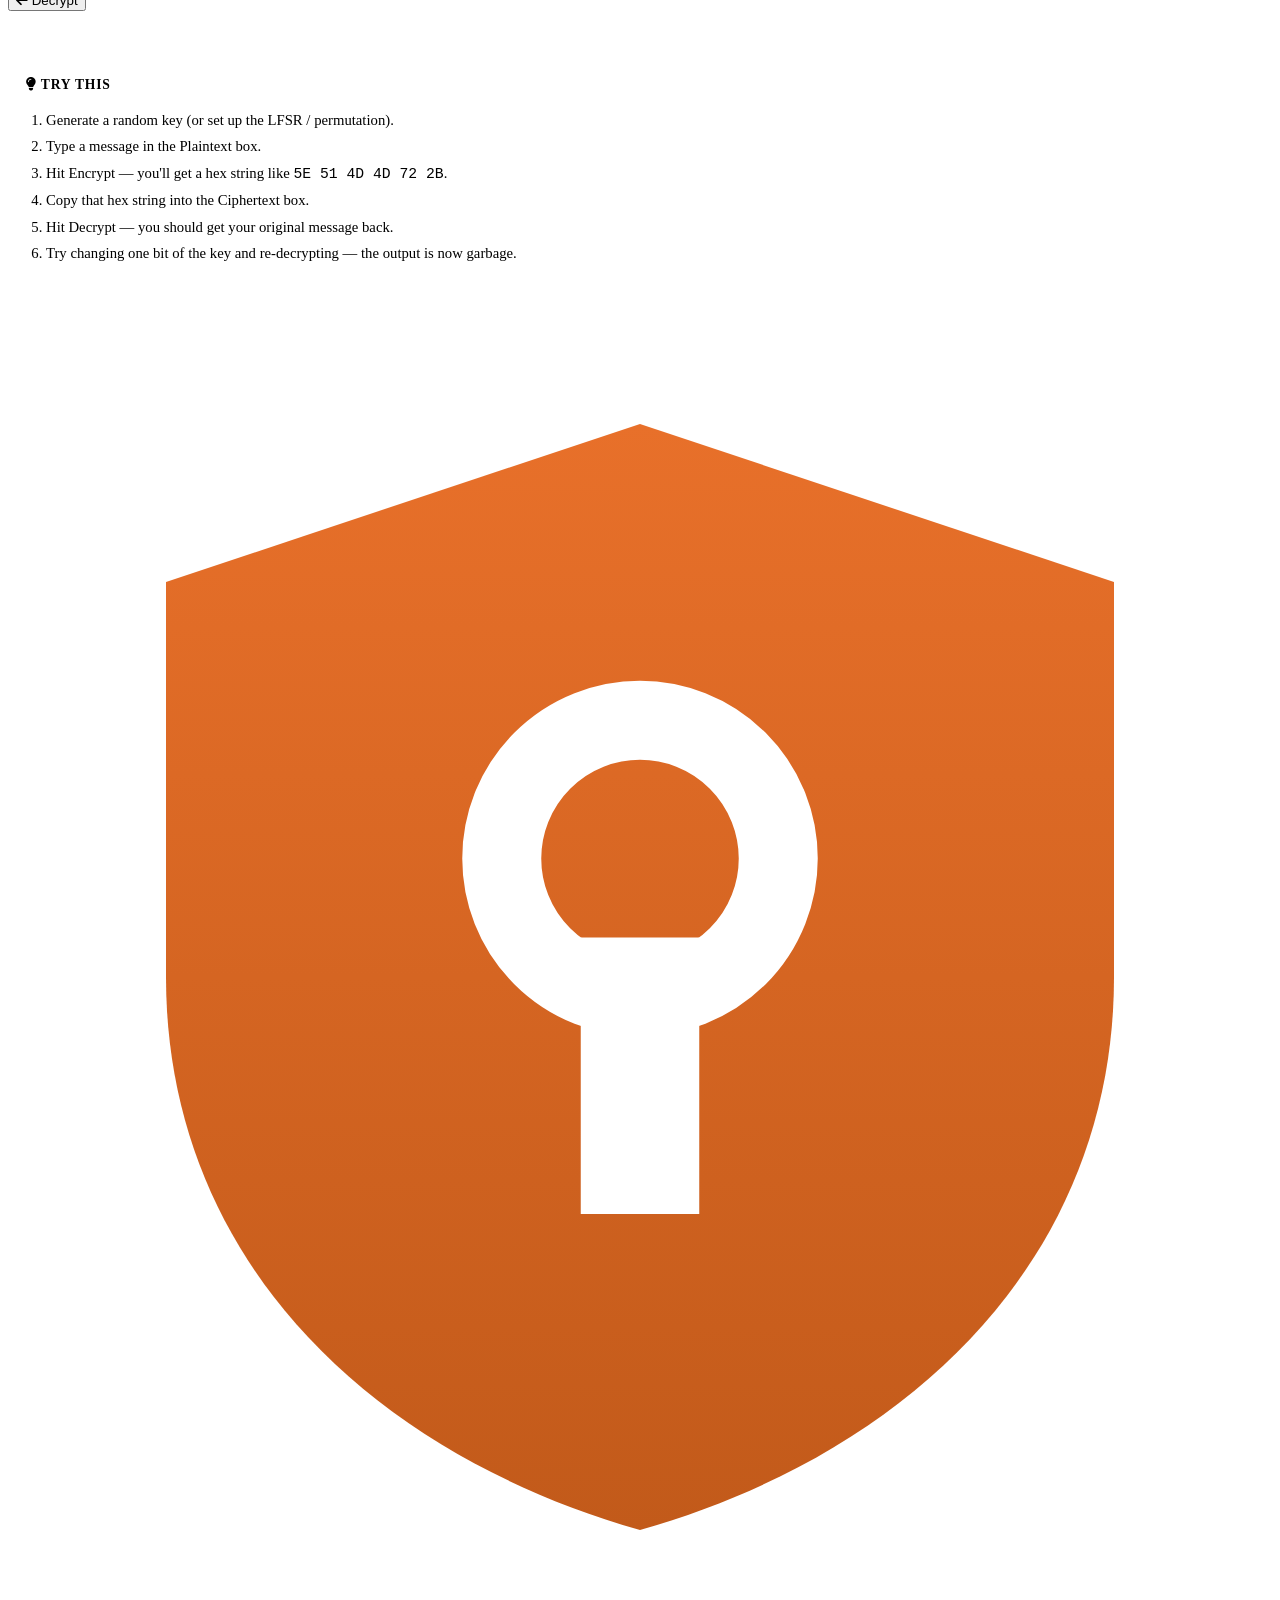
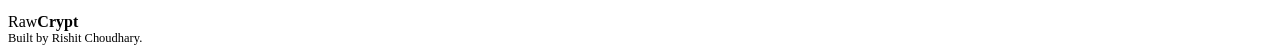
==== commit a4e734a1: "Fix carousel syntax error, add reveal to Three Doors, add footer credit CAROUSEL FIX - Fixed SyntaxE" ====
--- a/frontend/playground.html
+++ b/frontend/playground.html
@@ -109,11 +109,12 @@
 <footer style="margin-top:60px">
     <div class="container">
         <div class="brand-mark"><span class="glyph"><svg xmlns="http://www.w3.org/2000/svg" viewBox="0 0 32 32"><defs><linearGradient id="bg" x1="0" y1="0" x2="0" y2="1"><stop offset="0" stop-color="#e8702a"/><stop offset="1" stop-color="#c25a1a"/></linearGradient></defs><path d="M16 2 L28 6 V16 C28 23 23 28 16 30 C9 28 4 23 4 16 V6 Z" fill="url(#bg)"/><circle cx="16" cy="13" r="3.5" fill="none" stroke="#fff" stroke-width="2"/><rect x="14.5" y="15" width="3" height="7" fill="#fff"/></svg></span><span class="word">Raw<b>Crypt</b></span></div>
-        <div style="font-family:var(--font-mono);font-size:0.78rem;color:var(--text-dim)">Hands-on mode</div>
+        <div style="font-family:var(--font-mono);font-size:0.78rem;color:var(--text-dim)">Built by <a href="https://rishitc17.github.io" target="_blank" style="color:var(--accent);text-decoration:none">Rishit Choudhary</a>.</div>
     </div>
 </footer>
 
 <script src="/js/common.js"></script>
+<script src="/js/scroll-reveal.js"></script>
 <script src="/js/playground.js"></script>
 </body>
 </html>
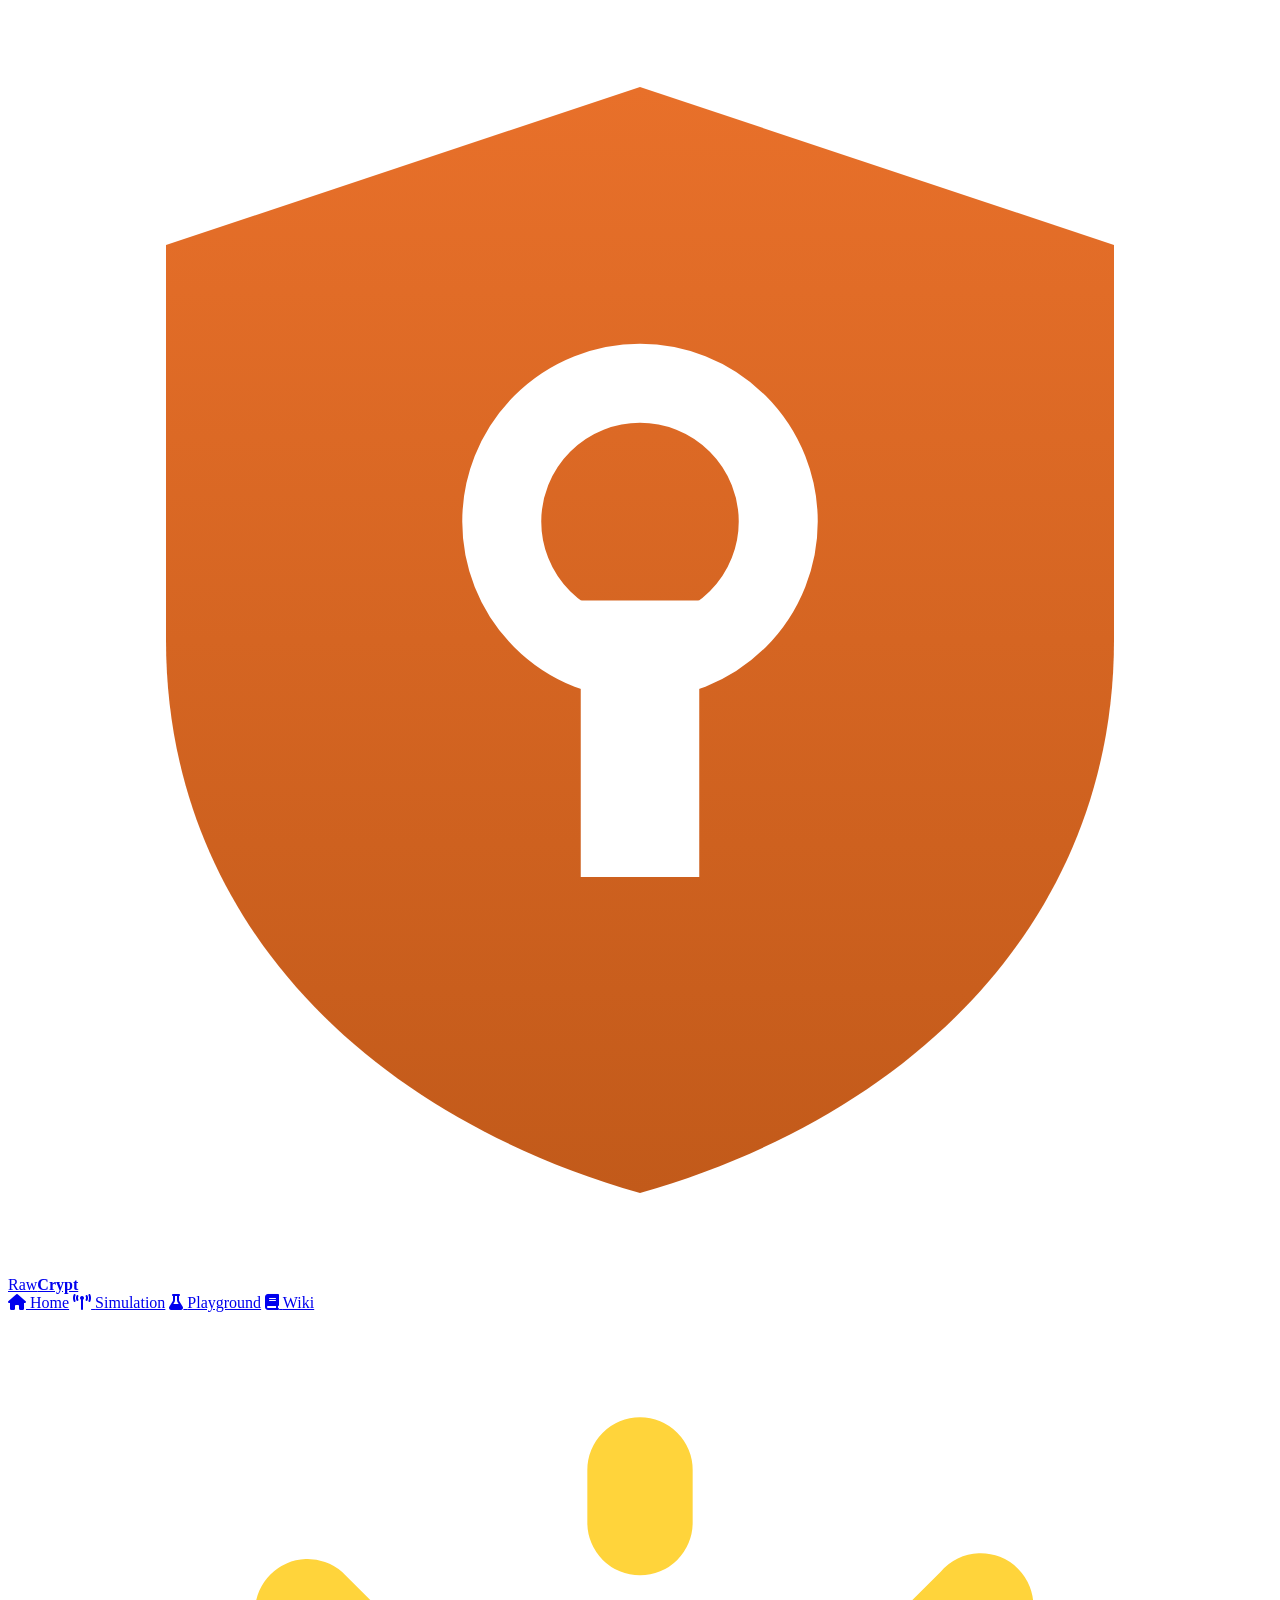
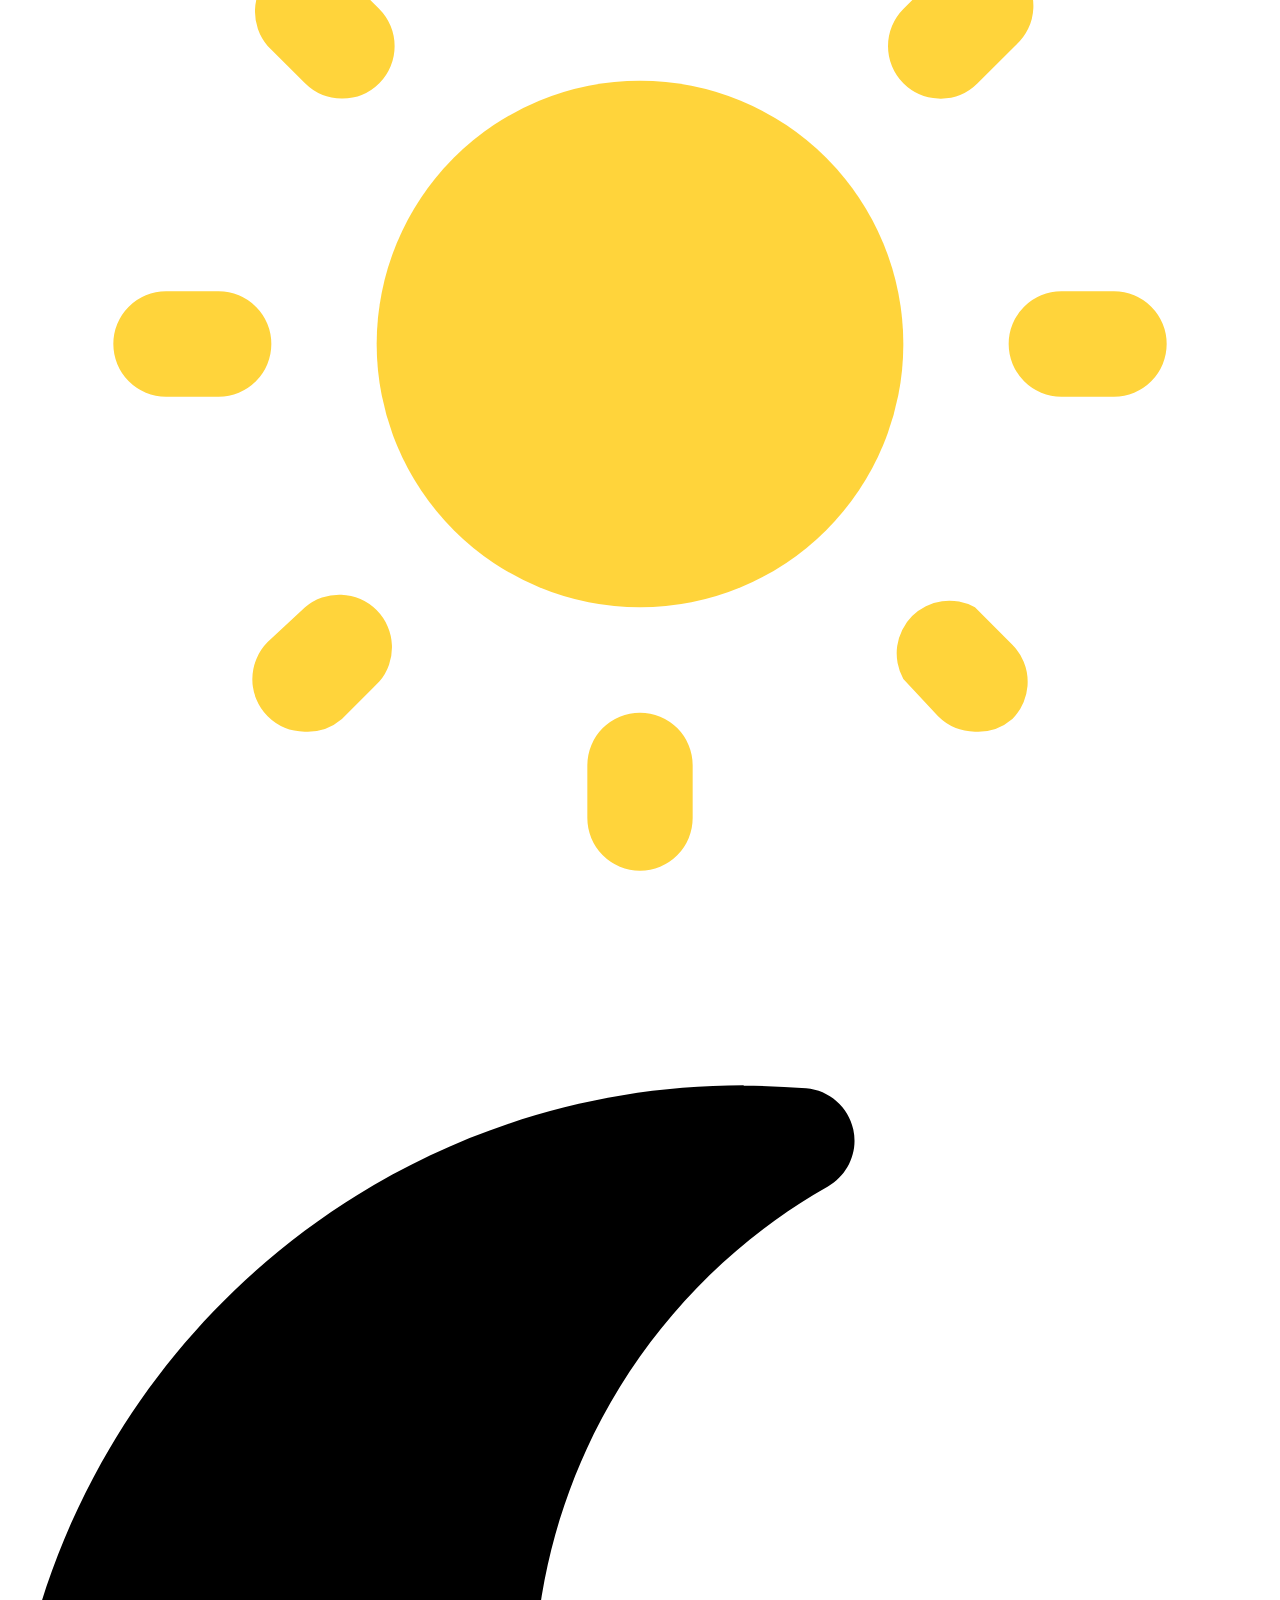
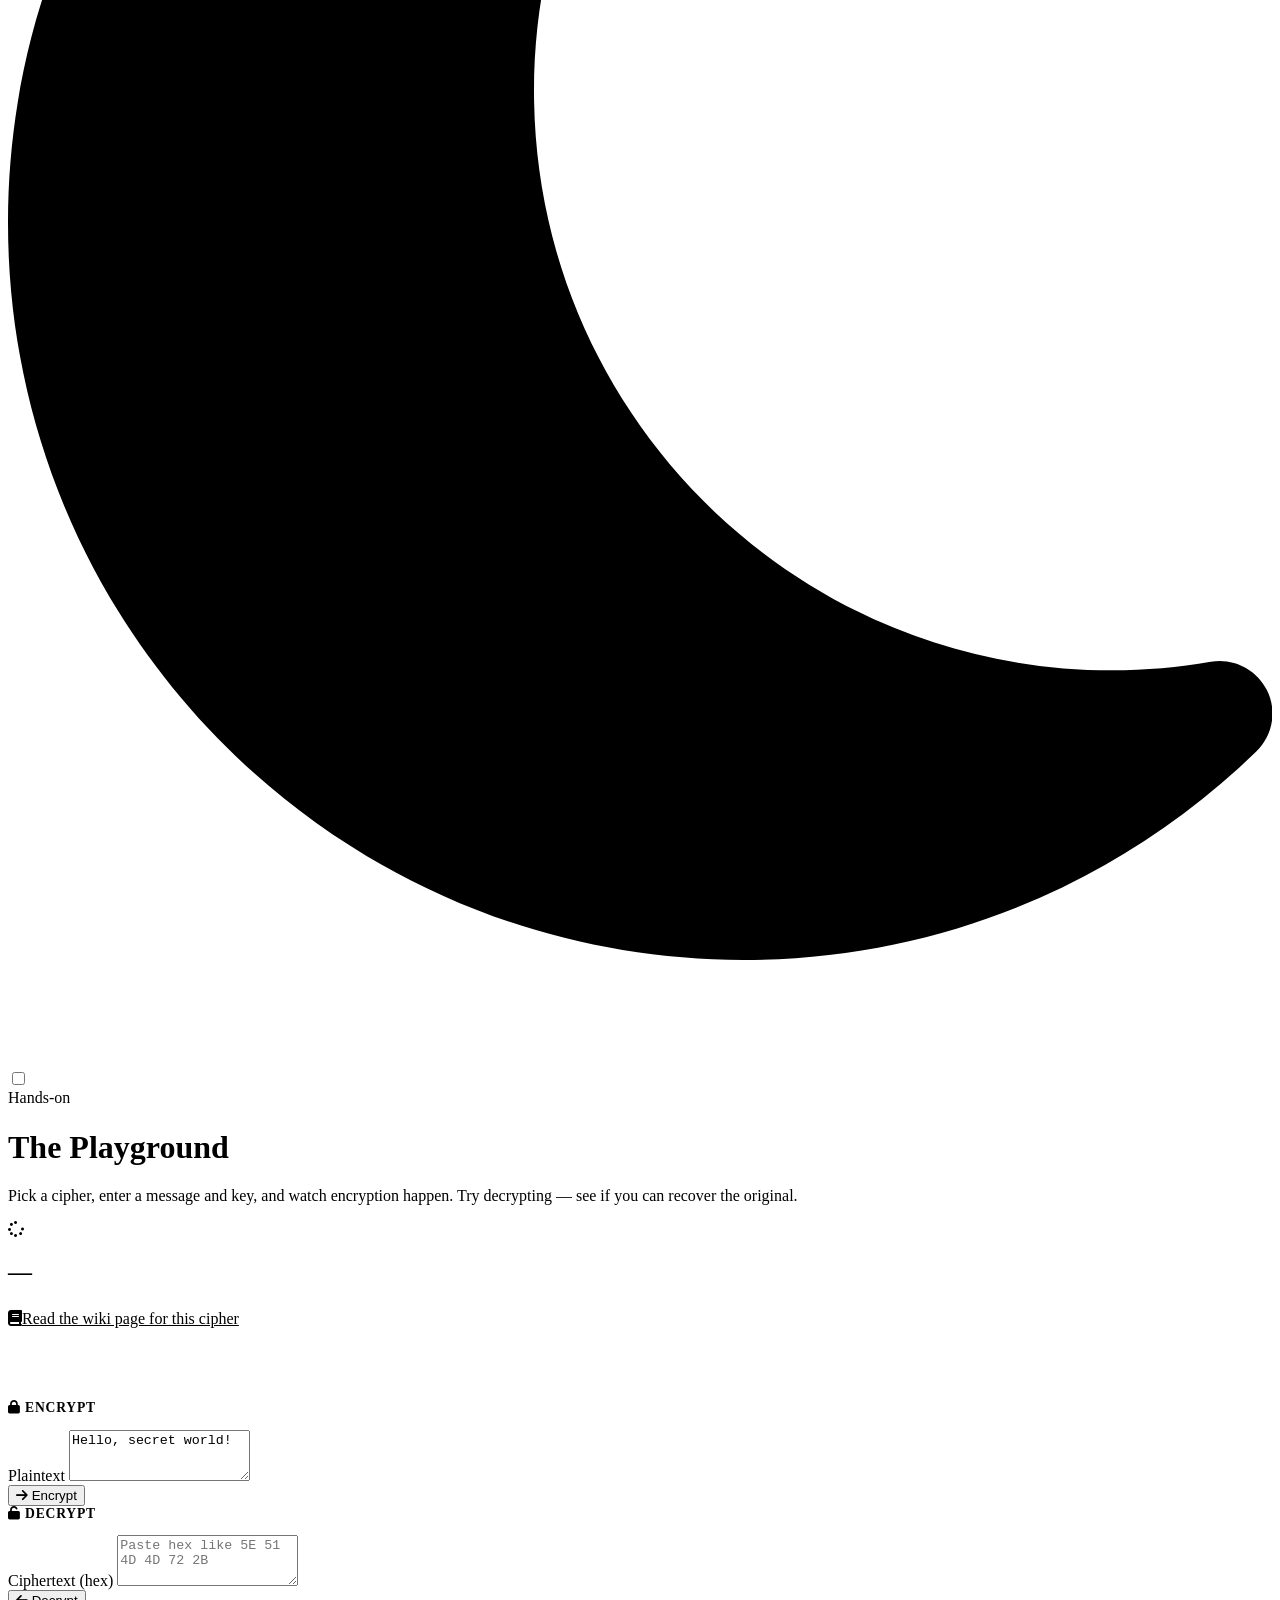
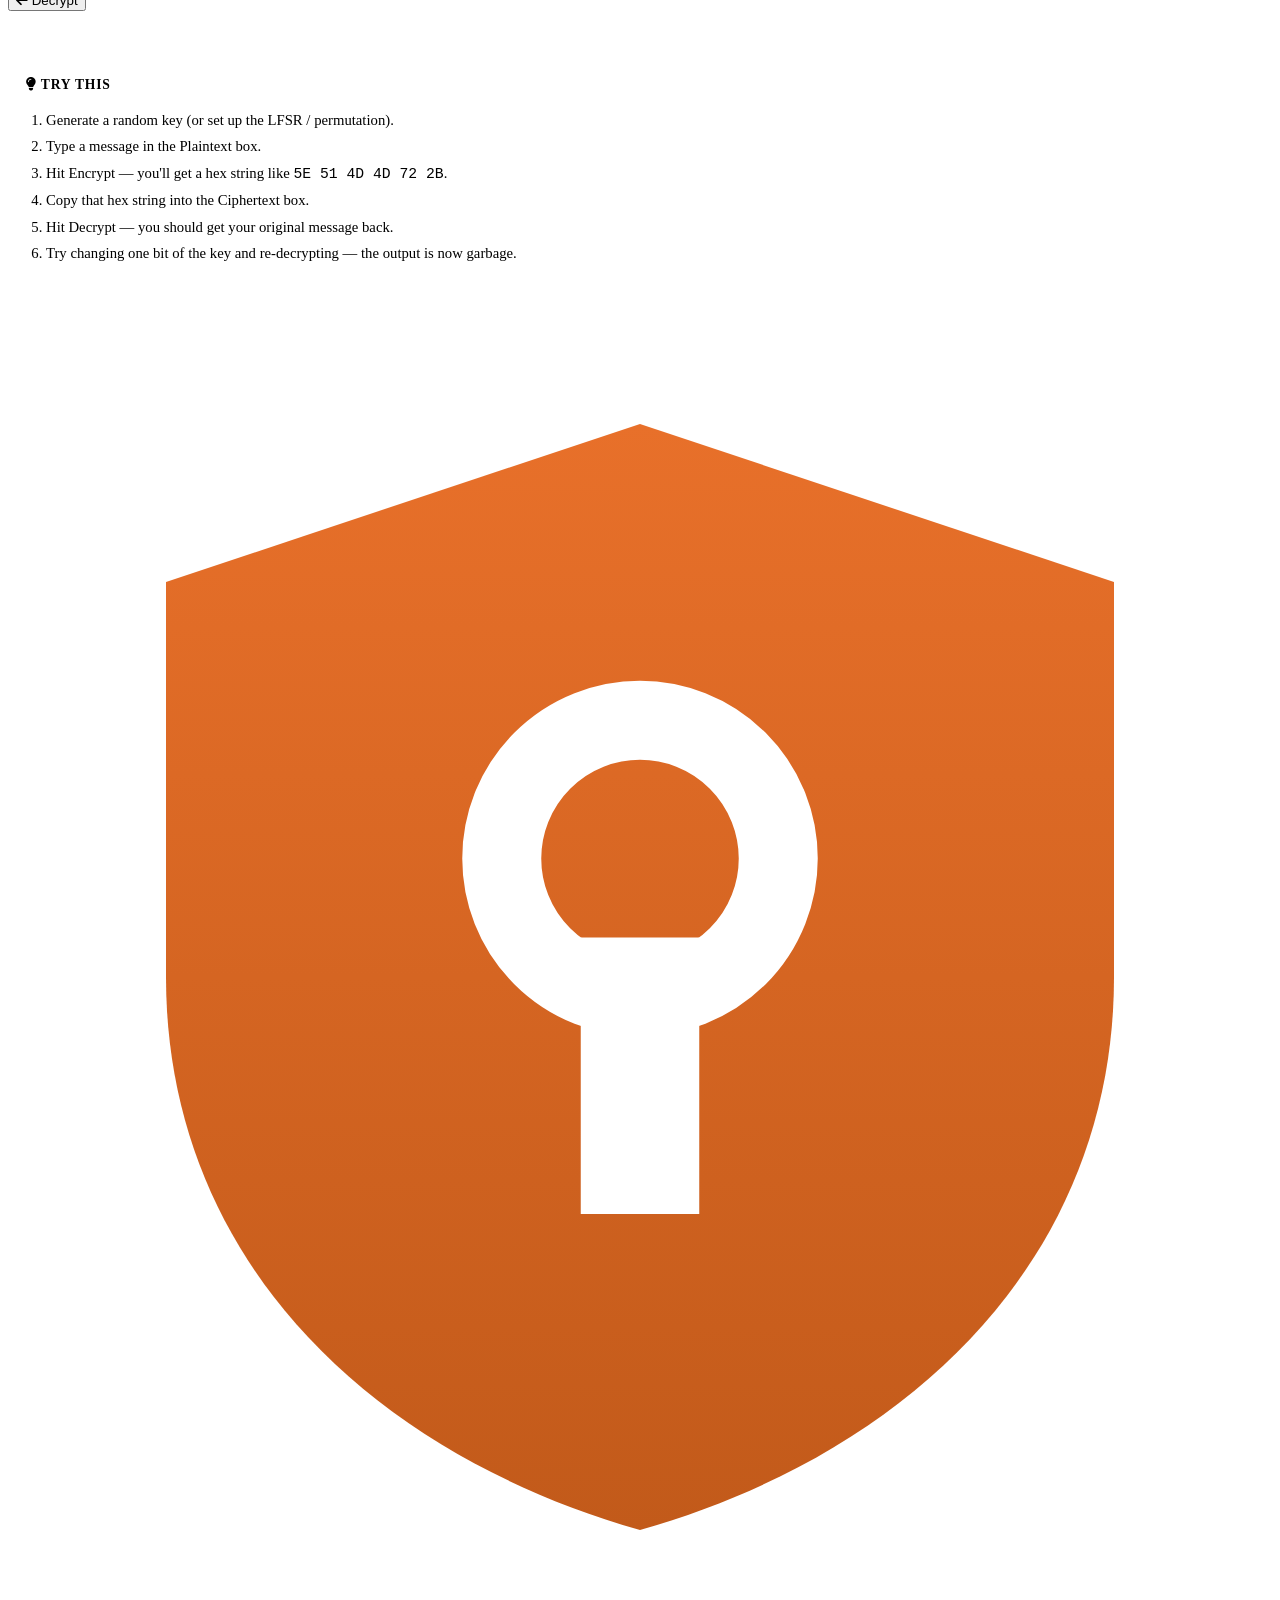
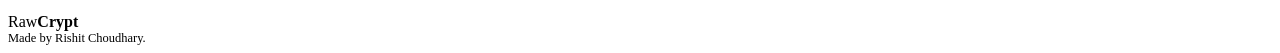
==== commit c8bbd167: "Fix substitution round-trip, Made by, lineup rename, attack card styling SUBSTITUTION CIPHER FIX - F" ====
--- a/frontend/playground.html
+++ b/frontend/playground.html
@@ -109,7 +109,7 @@
 <footer style="margin-top:60px">
     <div class="container">
         <div class="brand-mark"><span class="glyph"><svg xmlns="http://www.w3.org/2000/svg" viewBox="0 0 32 32"><defs><linearGradient id="bg" x1="0" y1="0" x2="0" y2="1"><stop offset="0" stop-color="#e8702a"/><stop offset="1" stop-color="#c25a1a"/></linearGradient></defs><path d="M16 2 L28 6 V16 C28 23 23 28 16 30 C9 28 4 23 4 16 V6 Z" fill="url(#bg)"/><circle cx="16" cy="13" r="3.5" fill="none" stroke="#fff" stroke-width="2"/><rect x="14.5" y="15" width="3" height="7" fill="#fff"/></svg></span><span class="word">Raw<b>Crypt</b></span></div>
-        <div style="font-family:var(--font-mono);font-size:0.78rem;color:var(--text-dim)">Built by <a href="https://rishitc17.github.io" target="_blank" style="color:var(--accent);text-decoration:none">Rishit Choudhary</a>.</div>
+        <div style="font-family:var(--font-mono);font-size:0.78rem;color:var(--text-dim)">Made by <a href="https://rishitc17.github.io" target="_blank" style="color:var(--accent);text-decoration:none">Rishit Choudhary</a>.</div>
     </div>
 </footer>
 
